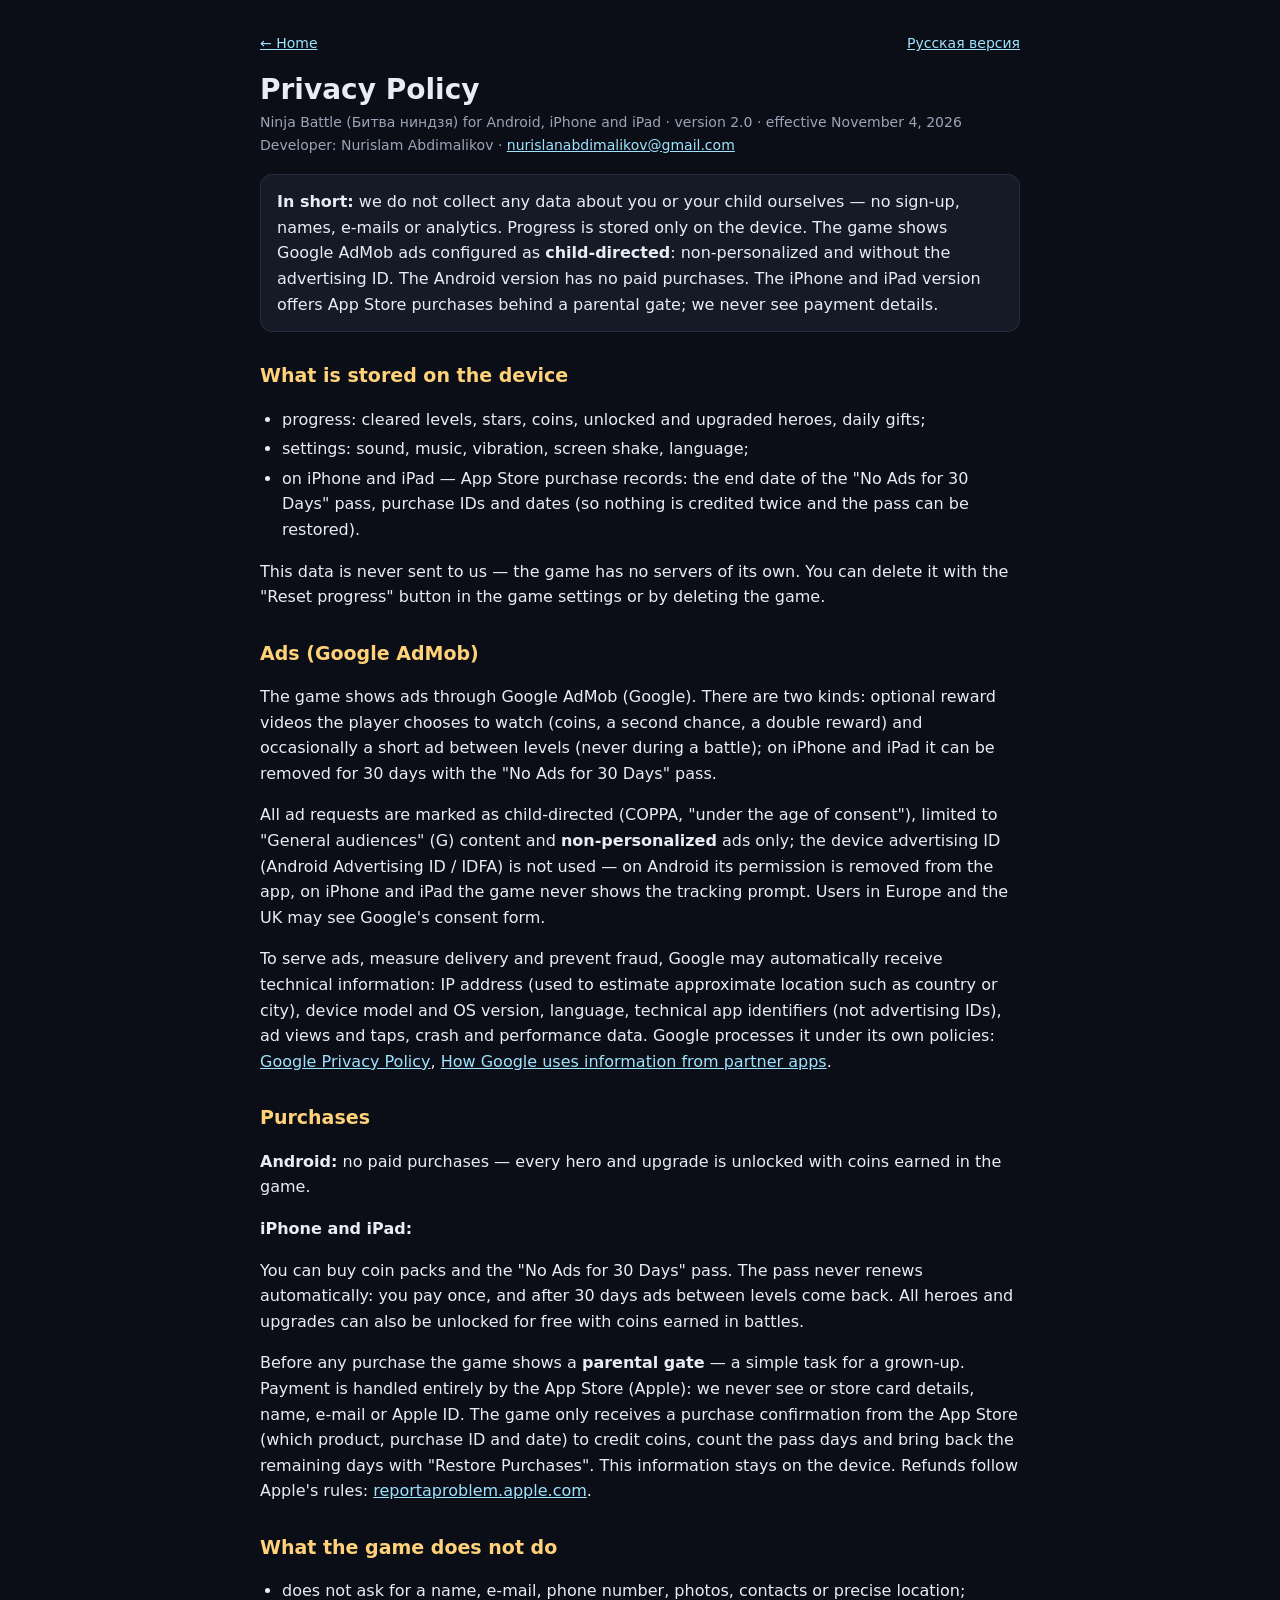
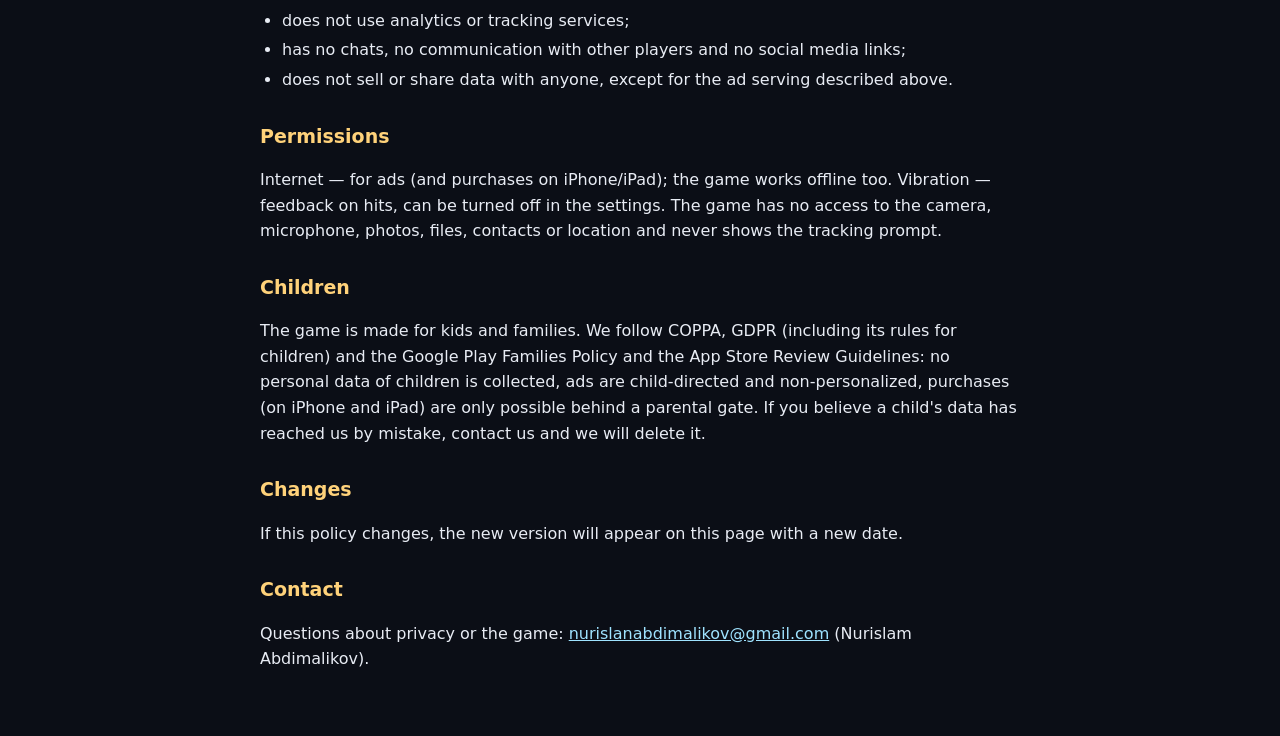
==== privacy-policy-en.html @ 45d9c553 "Сайт игры «Битва ниндзя»: политика конфиденциальности, поддержка, app-ads.txt" ====
<!doctype html>
<html lang="en"><head><meta charset="utf-8"><meta name="viewport" content="width=device-width,initial-scale=1">
<title>Privacy Policy — Ninja Battle</title><style>body{margin:0;background:#0b0e16;color:#e8ecf4;font:16px/1.6 system-ui,-apple-system,'Segoe UI',Roboto,Arial,sans-serif}
main{max-width:760px;margin:0 auto;padding:32px 20px 48px}h1{font-size:28px;line-height:1.25;margin:0 0 4px}h2{font-size:19px;margin:28px 0 6px;color:#ffd27a}
.muted{color:#9aa4b8;font-size:14px}.box{background:#151a26;border:1px solid #262e40;border-radius:12px;padding:14px 16px;margin:18px 0}
a{color:#9fe3ff}ul{padding-left:22px}li{margin:4px 0}.top{display:flex;justify-content:space-between;gap:12px;font-size:14px;margin-bottom:18px}</style></head>
<body><main><div class="top"><a href="index.html?lang=en">← Home</a><a href="privacy-policy-ru.html">Русская версия</a></div>
<h1>Privacy Policy</h1><div class="muted">Ninja Battle (Битва ниндзя) for Android, iPhone and iPad · version 2.0 · effective November 4, 2026<br>Developer: Nurislam Abdimalikov · <a href="mailto:nurislanabdimalikov@gmail.com">nurislanabdimalikov@gmail.com</a></div>
<div class="box"><b>In short:</b> we do not collect any data about you or your child ourselves — no sign-up, names, e-mails or analytics. Progress is stored only on the device. The game shows Google AdMob ads configured as <b>child-directed</b>: non-personalized and without the advertising ID. The Android version has no paid purchases. The iPhone and iPad version offers App Store purchases behind a parental gate; we never see payment details.</div>
<h2>What is stored on the device</h2><ul><li>progress: cleared levels, stars, coins, unlocked and upgraded heroes, daily gifts;</li><li>settings: sound, music, vibration, screen shake, language;</li><li>on iPhone and iPad — App Store purchase records: the end date of the "No Ads for 30 Days" pass, purchase IDs and dates (so nothing is credited twice and the pass can be restored).</li></ul><p>This data is never sent to us — the game has no servers of its own. You can delete it with the "Reset progress" button in the game settings or by deleting the game.</p>
<h2>Ads (Google AdMob)</h2><p>The game shows ads through Google AdMob (Google). There are two kinds: optional reward videos the player chooses to watch (coins, a second chance, a double reward) and occasionally a short ad between levels (never during a battle); on iPhone and iPad it can be removed for 30 days with the "No Ads for 30 Days" pass.</p><p>All ad requests are marked as child-directed (COPPA, "under the age of consent"), limited to "General audiences" (G) content and <b>non-personalized</b> ads only; the device advertising ID (Android Advertising ID / IDFA) is not used — on Android its permission is removed from the app, on iPhone and iPad the game never shows the tracking prompt. Users in Europe and the UK may see Google's consent form.</p><p>To serve ads, measure delivery and prevent fraud, Google may automatically receive technical information: IP address (used to estimate approximate location such as country or city), device model and OS version, language, technical app identifiers (not advertising IDs), ad views and taps, crash and performance data. Google processes it under its own policies: <a href="https://policies.google.com/privacy?hl=en">Google Privacy Policy</a>, <a href="https://policies.google.com/technologies/partner-sites?hl=en">How Google uses information from partner apps</a>.</p>
<h2>Purchases</h2><p><b>Android:</b> no paid purchases — every hero and upgrade is unlocked with coins earned in the game.</p><p><b>iPhone and iPad:</b></p><p>You can buy coin packs and the "No Ads for 30 Days" pass. The pass never renews automatically: you pay once, and after 30 days ads between levels come back. All heroes and upgrades can also be unlocked for free with coins earned in battles.</p><p>Before any purchase the game shows a <b>parental gate</b> — a simple task for a grown-up. Payment is handled entirely by the App Store (Apple): we never see or store card details, name, e-mail or Apple ID. The game only receives a purchase confirmation from the App Store (which product, purchase ID and date) to credit coins, count the pass days and bring back the remaining days with "Restore Purchases". This information stays on the device. Refunds follow Apple's rules: <a href="https://reportaproblem.apple.com">reportaproblem.apple.com</a>.</p>
<h2>What the game does not do</h2><ul><li>does not ask for a name, e-mail, phone number, photos, contacts or precise location;</li><li>does not use analytics or tracking services;</li><li>has no chats, no communication with other players and no social media links;</li><li>does not sell or share data with anyone, except for the ad serving described above.</li></ul>
<h2>Permissions</h2><p>Internet — for ads (and purchases on iPhone/iPad); the game works offline too. Vibration — feedback on hits, can be turned off in the settings. The game has no access to the camera, microphone, photos, files, contacts or location and never shows the tracking prompt.</p>
<h2>Children</h2><p>The game is made for kids and families. We follow COPPA, GDPR (including its rules for children) and the Google Play Families Policy and the App Store Review Guidelines: no personal data of children is collected, ads are child-directed and non-personalized, purchases (on iPhone and iPad) are only possible behind a parental gate. If you believe a child's data has reached us by mistake, contact us and we will delete it.</p>
<h2>Changes</h2><p>If this policy changes, the new version will appear on this page with a new date.</p>
<h2>Contact</h2><p>Questions about privacy or the game: <a href="mailto:nurislanabdimalikov@gmail.com">nurislanabdimalikov@gmail.com</a> (Nurislam Abdimalikov).</p>
</main></body></html>
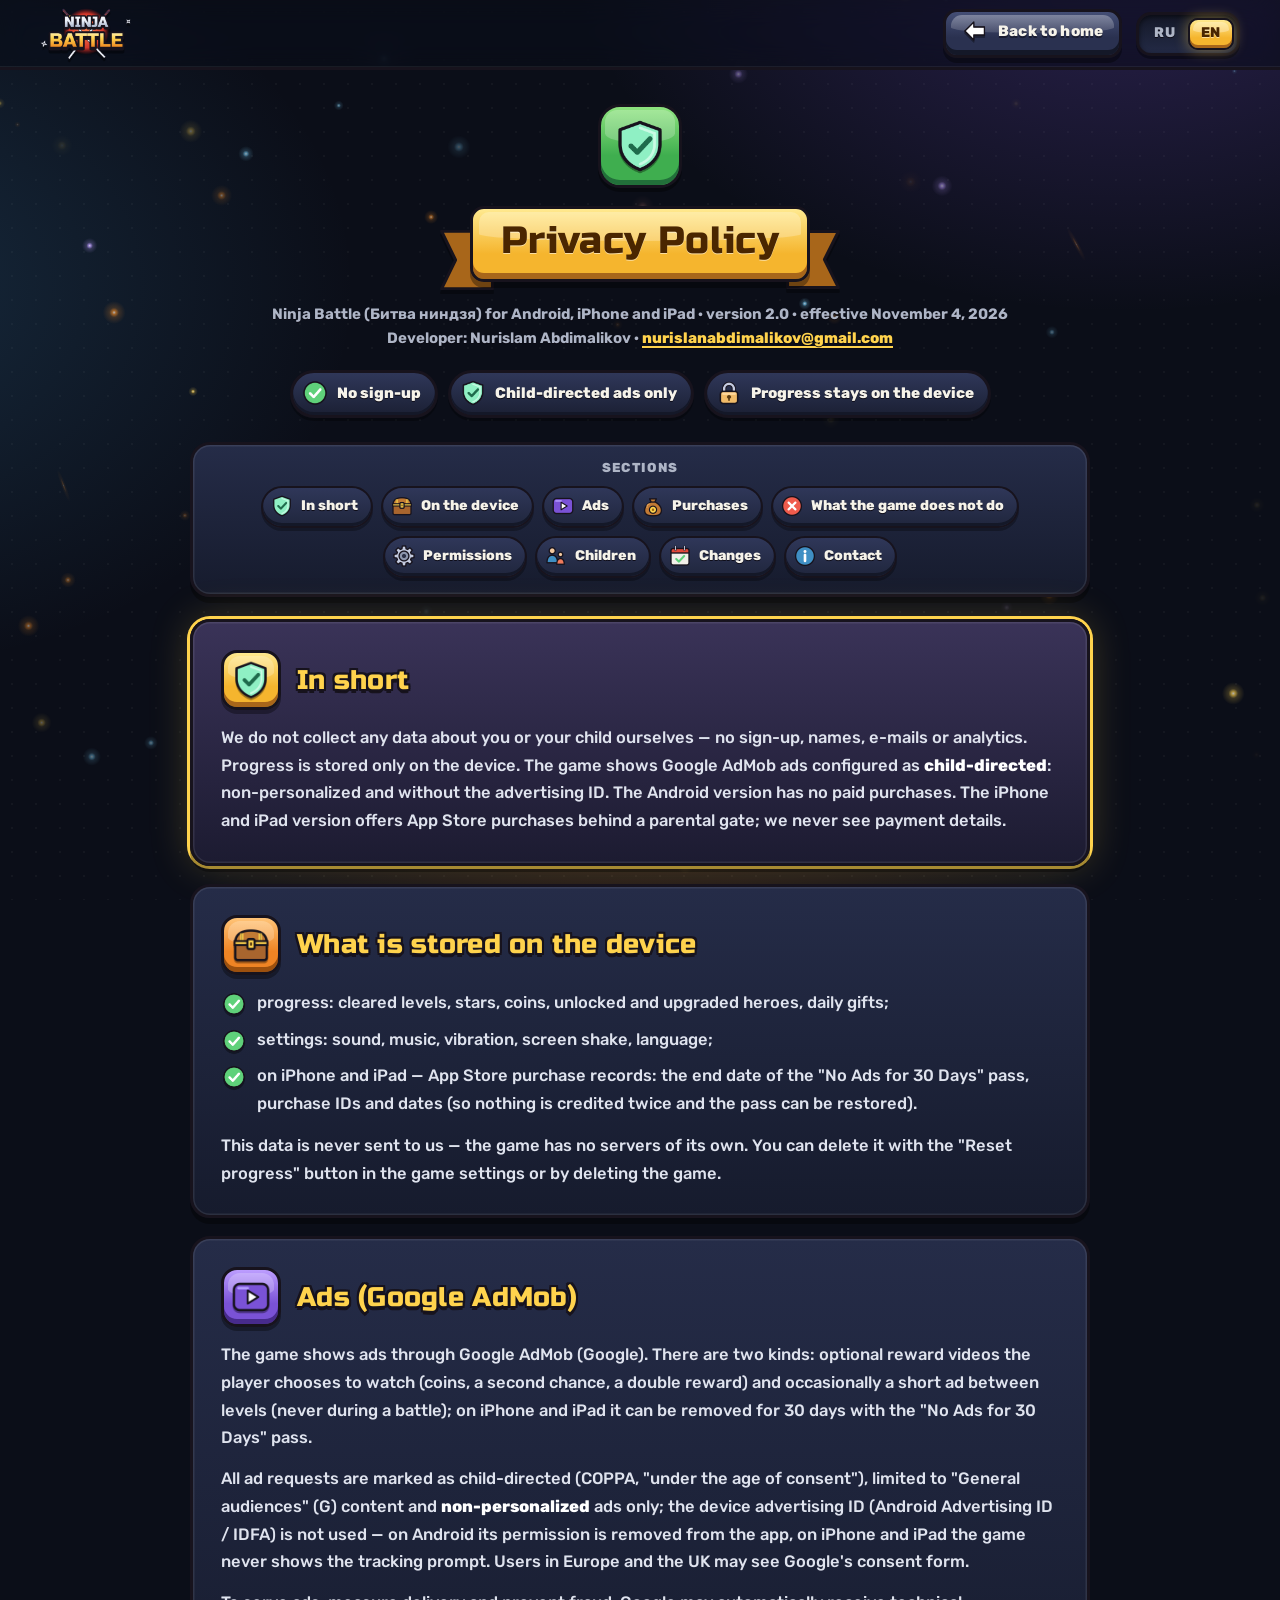
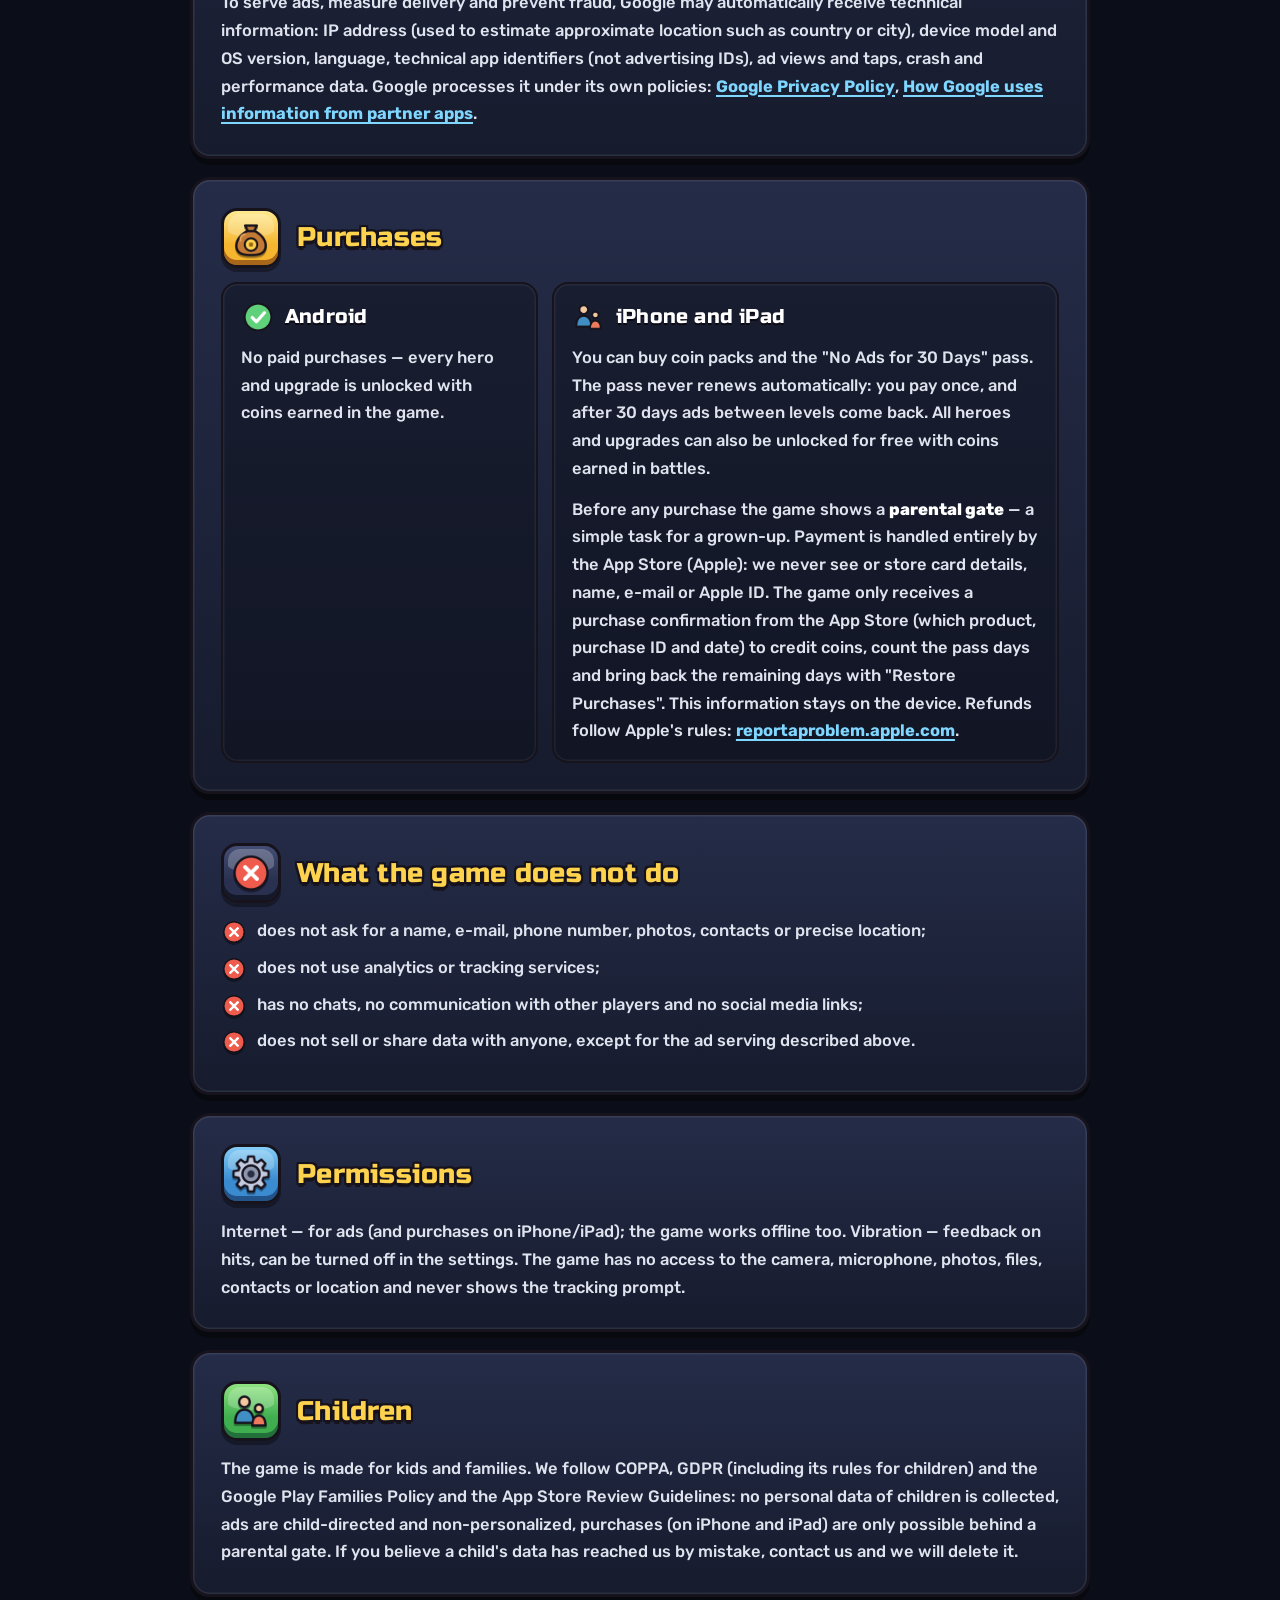
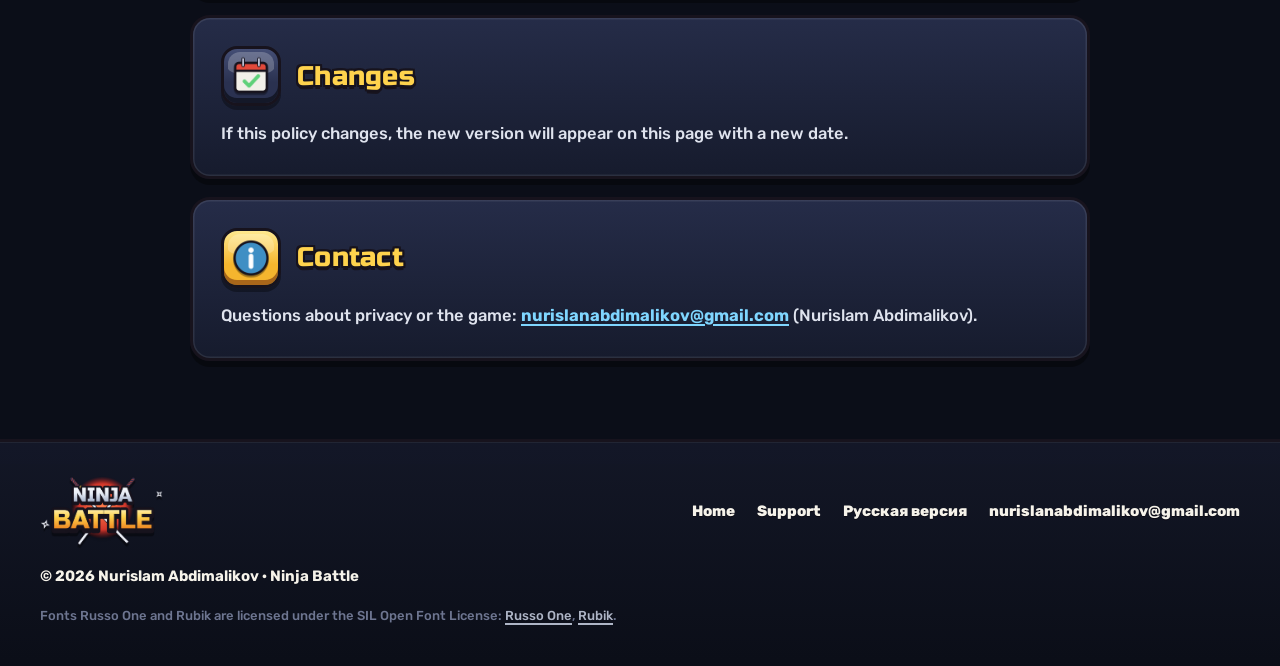
==== commit e7518f08: "Новый дизайн сайта в стиле игры Графика из игры (герои, боссы, миры, значки, логотип), новые разделы" ====
--- a/privacy-policy-en.html
+++ b/privacy-policy-en.html
@@ -1,18 +1,69 @@
 <!doctype html>
-<html lang="en"><head><meta charset="utf-8"><meta name="viewport" content="width=device-width,initial-scale=1">
-<title>Privacy Policy — Ninja Battle</title><style>body{margin:0;background:#0b0e16;color:#e8ecf4;font:16px/1.6 system-ui,-apple-system,'Segoe UI',Roboto,Arial,sans-serif}
-main{max-width:760px;margin:0 auto;padding:32px 20px 48px}h1{font-size:28px;line-height:1.25;margin:0 0 4px}h2{font-size:19px;margin:28px 0 6px;color:#ffd27a}
-.muted{color:#9aa4b8;font-size:14px}.box{background:#151a26;border:1px solid #262e40;border-radius:12px;padding:14px 16px;margin:18px 0}
-a{color:#9fe3ff}ul{padding-left:22px}li{margin:4px 0}.top{display:flex;justify-content:space-between;gap:12px;font-size:14px;margin-bottom:18px}</style></head>
-<body><main><div class="top"><a href="index.html?lang=en">← Home</a><a href="privacy-policy-ru.html">Русская версия</a></div>
-<h1>Privacy Policy</h1><div class="muted">Ninja Battle (Битва ниндзя) for Android, iPhone and iPad · version 2.0 · effective November 4, 2026<br>Developer: Nurislam Abdimalikov · <a href="mailto:nurislanabdimalikov@gmail.com">nurislanabdimalikov@gmail.com</a></div>
-<div class="box"><b>In short:</b> we do not collect any data about you or your child ourselves — no sign-up, names, e-mails or analytics. Progress is stored only on the device. The game shows Google AdMob ads configured as <b>child-directed</b>: non-personalized and without the advertising ID. The Android version has no paid purchases. The iPhone and iPad version offers App Store purchases behind a parental gate; we never see payment details.</div>
-<h2>What is stored on the device</h2><ul><li>progress: cleared levels, stars, coins, unlocked and upgraded heroes, daily gifts;</li><li>settings: sound, music, vibration, screen shake, language;</li><li>on iPhone and iPad — App Store purchase records: the end date of the "No Ads for 30 Days" pass, purchase IDs and dates (so nothing is credited twice and the pass can be restored).</li></ul><p>This data is never sent to us — the game has no servers of its own. You can delete it with the "Reset progress" button in the game settings or by deleting the game.</p>
-<h2>Ads (Google AdMob)</h2><p>The game shows ads through Google AdMob (Google). There are two kinds: optional reward videos the player chooses to watch (coins, a second chance, a double reward) and occasionally a short ad between levels (never during a battle); on iPhone and iPad it can be removed for 30 days with the "No Ads for 30 Days" pass.</p><p>All ad requests are marked as child-directed (COPPA, "under the age of consent"), limited to "General audiences" (G) content and <b>non-personalized</b> ads only; the device advertising ID (Android Advertising ID / IDFA) is not used — on Android its permission is removed from the app, on iPhone and iPad the game never shows the tracking prompt. Users in Europe and the UK may see Google's consent form.</p><p>To serve ads, measure delivery and prevent fraud, Google may automatically receive technical information: IP address (used to estimate approximate location such as country or city), device model and OS version, language, technical app identifiers (not advertising IDs), ad views and taps, crash and performance data. Google processes it under its own policies: <a href="https://policies.google.com/privacy?hl=en">Google Privacy Policy</a>, <a href="https://policies.google.com/technologies/partner-sites?hl=en">How Google uses information from partner apps</a>.</p>
-<h2>Purchases</h2><p><b>Android:</b> no paid purchases — every hero and upgrade is unlocked with coins earned in the game.</p><p><b>iPhone and iPad:</b></p><p>You can buy coin packs and the "No Ads for 30 Days" pass. The pass never renews automatically: you pay once, and after 30 days ads between levels come back. All heroes and upgrades can also be unlocked for free with coins earned in battles.</p><p>Before any purchase the game shows a <b>parental gate</b> — a simple task for a grown-up. Payment is handled entirely by the App Store (Apple): we never see or store card details, name, e-mail or Apple ID. The game only receives a purchase confirmation from the App Store (which product, purchase ID and date) to credit coins, count the pass days and bring back the remaining days with "Restore Purchases". This information stays on the device. Refunds follow Apple's rules: <a href="https://reportaproblem.apple.com">reportaproblem.apple.com</a>.</p>
-<h2>What the game does not do</h2><ul><li>does not ask for a name, e-mail, phone number, photos, contacts or precise location;</li><li>does not use analytics or tracking services;</li><li>has no chats, no communication with other players and no social media links;</li><li>does not sell or share data with anyone, except for the ad serving described above.</li></ul>
-<h2>Permissions</h2><p>Internet — for ads (and purchases on iPhone/iPad); the game works offline too. Vibration — feedback on hits, can be turned off in the settings. The game has no access to the camera, microphone, photos, files, contacts or location and never shows the tracking prompt.</p>
-<h2>Children</h2><p>The game is made for kids and families. We follow COPPA, GDPR (including its rules for children) and the Google Play Families Policy and the App Store Review Guidelines: no personal data of children is collected, ads are child-directed and non-personalized, purchases (on iPhone and iPad) are only possible behind a parental gate. If you believe a child's data has reached us by mistake, contact us and we will delete it.</p>
-<h2>Changes</h2><p>If this policy changes, the new version will appear on this page with a new date.</p>
-<h2>Contact</h2><p>Questions about privacy or the game: <a href="mailto:nurislanabdimalikov@gmail.com">nurislanabdimalikov@gmail.com</a> (Nurislam Abdimalikov).</p>
-</main></body></html>
+<html lang="en">
+<head>
+<meta charset="utf-8">
+<meta name="viewport" content="width=device-width,initial-scale=1,viewport-fit=cover">
+<title>Privacy Policy — Ninja Battle</title>
+<meta name="description" content="Privacy Policy of Ninja Battle (Битва ниндзя) for Android, iPhone and iPad: what is stored on the device, child-directed Google AdMob ads, purchases and contact.">
+<link rel="canonical" href="https://nurislam-abdimalikov.github.io/privacy-policy-en.html">
+<link rel="alternate" hreflang="en" href="https://nurislam-abdimalikov.github.io/privacy-policy-en.html">
+<link rel="alternate" hreflang="ru" href="https://nurislam-abdimalikov.github.io/privacy-policy-ru.html">
+<meta property="og:type" content="article">
+<meta property="og:title" content="Privacy Policy — Ninja Battle">
+<meta property="og:description" content="Privacy Policy of Ninja Battle (Битва ниндзя) for Android, iPhone and iPad: what is stored on the device, child-directed Google AdMob ads, purchases and contact.">
+<meta property="og:url" content="https://nurislam-abdimalikov.github.io/privacy-policy-en.html">
+<meta property="og:image" content="https://nurislam-abdimalikov.github.io/assets/feature-en.jpg">
+<meta property="og:locale" content="en_US">
+<meta name="theme-color" content="#0b0e18">
+<link rel="icon" type="image/png" href="favicon.png">
+<link rel="apple-touch-icon" href="assets/apple-touch-icon.png">
+<link rel="preload" href="assets/fonts/RussoOne-Regular.ttf" as="font" type="font/ttf" crossorigin>
+<link rel="stylesheet" href="assets/site.css">
+</head>
+<body class="pp">
+<svg class="svg-defs" aria-hidden="true" focusable="false">
+ <defs>
+  <linearGradient id="gTile" x1="0" y1="0" x2="0" y2="1"><stop offset="0" stop-color="#ffffff"/><stop offset="1" stop-color="#dfe6f2"/></linearGradient>
+  <linearGradient id="gPlay" x1="0" y1="0" x2="1" y2="1"><stop offset="0" stop-color="#8ee37f"/><stop offset=".55" stop-color="#3fae4f"/><stop offset="1" stop-color="#1f8fb8"/></linearGradient>
+  <symbol id="i-gp" viewBox="0 0 48 48">
+   <rect x="1.5" y="1.5" width="45" height="45" rx="12" fill="url(#gTile)" stroke="#17131d" stroke-width="3"/>
+   <path d="M17 11.6v24.8c0 1.3 1.4 2.1 2.5 1.4l20.4-12.4c1.1-.7 1.1-2.2 0-2.9L19.5 10.2c-1.1-.7-2.5.1-2.5 1.4z" fill="url(#gPlay)" stroke="#17131d" stroke-width="2.8" stroke-linejoin="round"/>
+   <path d="M20.6 15.8l12.6 7.6" stroke="#fff" stroke-opacity=".6" stroke-width="2.6" stroke-linecap="round"/>
+  </symbol>
+  <symbol id="i-as" viewBox="0 0 48 48">
+   <rect x="1.5" y="1.5" width="45" height="45" rx="12" fill="url(#gTile)" stroke="#17131d" stroke-width="3"/>
+   <g fill="none" stroke-linecap="round"><path d="M15.5 35.5 25.5 13" stroke="#2f7fd0" stroke-width="4.4"/><path d="M27.6 24.2 32.5 35.5" stroke="#2f7fd0" stroke-width="4.4"/><path d="M12 29.5h24" stroke="#3a8bd0" stroke-width="4.4"/></g>
+  </symbol>
+ </defs>
+</svg>
+<canvas id="fx" aria-hidden="true"></canvas>
+<header class="hdr">
+ <div class="wrap">
+  <a class="brand" href="index.html?lang=en" aria-label="Ninja Battle — home"><img src="assets/img/logo-en.png" width="1190" height="678" alt=""></a>
+  <a class="btn t-dark btn-sm back" href="index.html?lang=en" aria-label="Back to home"><img src="assets/icons/back.png" width="26" height="26" alt=""><span>Back to home</span></a>
+  <nav class="lang" data-active="en" aria-label="Language"><i class="knob" aria-hidden="true"></i><a href="privacy-policy-ru.html" lang="ru" hreflang="ru" >RU</a><a href="privacy-policy-en.html" lang="en" hreflang="en" aria-current="page">EN</a></nav>
+ </div>
+</header>
+
+<main id="main" class="pp-main">
+ <header class="pp-head rv">
+  <span class="tile t-green"><img src="assets/icons/shield.png" width="58" height="58" alt=""></span>
+  <h1 class="ribbon"><span>Privacy Policy</span></h1>
+  <p class="pp-meta">Ninja Battle (Битва ниндзя) for Android, iPhone and iPad · version 2.0 · effective November 4, 2026<br>Developer: Nurislam Abdimalikov · <a href="mailto:nurislanabdimalikov@gmail.com">nurislanabdimalikov@gmail.com</a></p>
+  <ul class="chips"><li class="pill"><img src="assets/icons/check.png" width="28" height="28" alt="">No sign-up</li><li class="pill"><img src="assets/icons/shield.png" width="28" height="28" alt="">Child-directed ads only</li><li class="pill"><img src="assets/icons/lock.png" width="28" height="28" alt="">Progress stays on the device</li></ul>
+ </header>
+ <nav class="toc panel rv" aria-labelledby="toc-h"><h2 id="toc-h">Sections</h2><ul><li><a href="#short"><img src="assets/icons/shield.png" width="24" height="24" alt=""><span>In short</span></a></li><li><a href="#storage"><img src="assets/icons/chest.png" width="24" height="24" alt=""><span>On the device</span></a></li><li><a href="#ads"><img src="assets/icons/ad.png" width="24" height="24" alt=""><span>Ads</span></a></li><li><a href="#purchases"><img src="assets/icons/shop.png" width="24" height="24" alt=""><span>Purchases</span></a></li><li><a href="#never"><img src="assets/icons/close.png" width="24" height="24" alt=""><span>What the game does not do</span></a></li><li><a href="#permissions"><img src="assets/icons/gear.png" width="24" height="24" alt=""><span>Permissions</span></a></li><li><a href="#children"><img src="assets/icons/parent.png" width="24" height="24" alt=""><span>Children</span></a></li><li><a href="#changes"><img src="assets/icons/calendar.png" width="24" height="24" alt=""><span>Changes</span></a></li><li><a href="#contact"><img src="assets/icons/info.png" width="24" height="24" alt=""><span>Contact</span></a></li></ul></nav>
+ <section class="pp-card pp-short panel rv" id="short" aria-labelledby="h-short"><header class="pp-h"><span class="tile t-gold"><img src="assets/icons/shield.png" width="42" height="42" alt=""></span><h2 id="h-short">In short</h2></header><div class="pp-body"><p>We do not collect any data about you or your child ourselves — no sign-up, names, e-mails or analytics. Progress is stored only on the device. The game shows Google AdMob ads configured as <b>child-directed</b>: non-personalized and without the advertising ID. The Android version has no paid purchases. The iPhone and iPad version offers App Store purchases behind a parental gate; we never see payment details.</p></div></section><section class="pp-card panel rv" id="storage" aria-labelledby="h-storage"><header class="pp-h"><span class="tile t-orange"><img src="assets/icons/chest.png" width="42" height="42" alt=""></span><h2 id="h-storage">What is stored on the device</h2></header><div class="pp-body"><ul class="ilist"><li>progress: cleared levels, stars, coins, unlocked and upgraded heroes, daily gifts;</li><li>settings: sound, music, vibration, screen shake, language;</li><li>on iPhone and iPad — App Store purchase records: the end date of the "No Ads for 30 Days" pass, purchase IDs and dates (so nothing is credited twice and the pass can be restored).</li></ul><p>This data is never sent to us — the game has no servers of its own. You can delete it with the "Reset progress" button in the game settings or by deleting the game.</p></div></section><section class="pp-card panel rv" id="ads" aria-labelledby="h-ads"><header class="pp-h"><span class="tile t-purple"><img src="assets/icons/ad.png" width="42" height="42" alt=""></span><h2 id="h-ads">Ads (Google AdMob)</h2></header><div class="pp-body"><p>The game shows ads through Google AdMob (Google). There are two kinds: optional reward videos the player chooses to watch (coins, a second chance, a double reward) and occasionally a short ad between levels (never during a battle); on iPhone and iPad it can be removed for 30 days with the "No Ads for 30 Days" pass.</p><p>All ad requests are marked as child-directed (COPPA, "under the age of consent"), limited to "General audiences" (G) content and <b>non-personalized</b> ads only; the device advertising ID (Android Advertising ID / IDFA) is not used — on Android its permission is removed from the app, on iPhone and iPad the game never shows the tracking prompt. Users in Europe and the UK may see Google's consent form.</p><p>To serve ads, measure delivery and prevent fraud, Google may automatically receive technical information: IP address (used to estimate approximate location such as country or city), device model and OS version, language, technical app identifiers (not advertising IDs), ad views and taps, crash and performance data. Google processes it under its own policies: <a href="https://policies.google.com/privacy?hl=en">Google Privacy Policy</a>, <a href="https://policies.google.com/technologies/partner-sites?hl=en">How Google uses information from partner apps</a>.</p></div></section><section class="pp-card panel rv" id="purchases" aria-labelledby="h-purchases"><header class="pp-h"><span class="tile t-gold"><img src="assets/icons/shop.png" width="42" height="42" alt=""></span><h2 id="h-purchases">Purchases</h2></header><div class="pp-body"><div class="sub2"><div class="subcard"><h3><img src="assets/icons/check.png" width="34" height="34" alt="">Android</h3><p>No paid purchases — every hero and upgrade is unlocked with coins earned in the game.</p></div><div class="subcard"><h3><img src="assets/icons/parent.png" width="34" height="34" alt="">iPhone and iPad</h3><p>You can buy coin packs and the "No Ads for 30 Days" pass. The pass never renews automatically: you pay once, and after 30 days ads between levels come back. All heroes and upgrades can also be unlocked for free with coins earned in battles.</p><p>Before any purchase the game shows a <b>parental gate</b> — a simple task for a grown-up. Payment is handled entirely by the App Store (Apple): we never see or store card details, name, e-mail or Apple ID. The game only receives a purchase confirmation from the App Store (which product, purchase ID and date) to credit coins, count the pass days and bring back the remaining days with "Restore Purchases". This information stays on the device. Refunds follow Apple's rules: <a href="https://reportaproblem.apple.com">reportaproblem.apple.com</a>.</p></div></div></div></section><section class="pp-card panel rv" id="never" aria-labelledby="h-never"><header class="pp-h"><span class="tile t-dark"><img src="assets/icons/close.png" width="42" height="42" alt=""></span><h2 id="h-never">What the game does not do</h2></header><div class="pp-body"><ul class="ilist no"><li>does not ask for a name, e-mail, phone number, photos, contacts or precise location;</li><li>does not use analytics or tracking services;</li><li>has no chats, no communication with other players and no social media links;</li><li>does not sell or share data with anyone, except for the ad serving described above.</li></ul></div></section><section class="pp-card panel rv" id="permissions" aria-labelledby="h-permissions"><header class="pp-h"><span class="tile t-blue"><img src="assets/icons/gear.png" width="42" height="42" alt=""></span><h2 id="h-permissions">Permissions</h2></header><div class="pp-body"><p>Internet — for ads (and purchases on iPhone/iPad); the game works offline too. Vibration — feedback on hits, can be turned off in the settings. The game has no access to the camera, microphone, photos, files, contacts or location and never shows the tracking prompt.</p></div></section><section class="pp-card panel rv" id="children" aria-labelledby="h-children"><header class="pp-h"><span class="tile t-green"><img src="assets/icons/parent.png" width="42" height="42" alt=""></span><h2 id="h-children">Children</h2></header><div class="pp-body"><p>The game is made for kids and families. We follow COPPA, GDPR (including its rules for children) and the Google Play Families Policy and the App Store Review Guidelines: no personal data of children is collected, ads are child-directed and non-personalized, purchases (on iPhone and iPad) are only possible behind a parental gate. If you believe a child's data has reached us by mistake, contact us and we will delete it.</p></div></section><section class="pp-card panel rv" id="changes" aria-labelledby="h-changes"><header class="pp-h"><span class="tile t-dark"><img src="assets/icons/calendar.png" width="42" height="42" alt=""></span><h2 id="h-changes">Changes</h2></header><div class="pp-body"><p>If this policy changes, the new version will appear on this page with a new date.</p></div></section><section class="pp-card panel rv" id="contact" aria-labelledby="h-contact"><header class="pp-h"><span class="tile t-gold"><img src="assets/icons/info.png" width="42" height="42" alt=""></span><h2 id="h-contact">Contact</h2></header><div class="pp-body"><p>Questions about privacy or the game: <a href="mailto:nurislanabdimalikov@gmail.com">nurislanabdimalikov@gmail.com</a> (Nurislam Abdimalikov).</p></div></section>
+</main>
+
+<footer class="ftr">
+ <div class="wrap">
+  <a href="index.html?lang=en" class="brand"><img class="flogo" src="assets/img/logo-en.png" width="1190" height="678" alt="Ninja Battle — home" loading="lazy"></a>
+  <nav aria-label="Links"><a href="index.html?lang=en">Home</a><a href="index.html?lang=en#support">Support</a><a href="privacy-policy-ru.html" lang="ru" hreflang="ru">Русская версия</a><a href="mailto:nurislanabdimalikov@gmail.com">nurislanabdimalikov@gmail.com</a></nav>
+  <p class="copy">© 2026 Nurislam Abdimalikov · Ninja Battle</p>
+  <p class="legal">Fonts Russo One and Rubik are licensed under the SIL Open Font License: <a href="assets/fonts/OFL-RussoOne.txt">Russo One</a>, <a href="assets/fonts/OFL-Rubik.txt">Rubik</a>.</p>
+ </div>
+</footer>
+<script src="assets/fx.js"></script>
+</body>
+</html>
--- a/assets/site.css
+++ b/assets/site.css
@@ -0,0 +1,483 @@
+/* =====================================================================
+   Битва ниндзя — общий стиль сайта (index.html и privacy-policy-*.html)
+   Как в игре: чернильный контур #17131d, глянец сверху, 3D-«губа» снизу,
+   золотое и неоновое свечение. Шрифты: Russo One (заголовки), Rubik (текст).
+   ===================================================================== */
+
+@font-face{font-family:"Russo One";src:url("fonts/RussoOne-Regular.ttf") format("truetype");font-weight:400;font-style:normal;font-display:swap}
+@font-face{font-family:"Rubik";src:url("fonts/Rubik-Medium.ttf") format("truetype");font-weight:500;font-style:normal;font-display:swap}
+@font-face{font-family:"Rubik";src:url("fonts/Rubik-Bold.ttf") format("truetype");font-weight:700;font-style:normal;font-display:swap}
+@font-face{font-family:"Rubik";src:url("fonts/Rubik-ExtraBold.ttf") format("truetype");font-weight:800;font-style:normal;font-display:swap}
+
+:root{
+  --ink:#17131d;
+  --bg:#0b0e18;--panel:#171c2e;--panel2:#20263d;--panel3:#2a3150;--line:#3b4462;
+  --text:#f6f3ea;--muted:#aeb5c6;--dim:#6d7590;
+  --gold:#ffd34d;--gold2:#f1bb68;--orange:#f08a24;--red:#e2493a;--green:#4cc46a;--blue:#3f8fc4;--purple:#7a52d6;--pink:#d76f9c;--ki:#7fd6ff;
+  --ts:0 2px 0 rgba(10,8,16,.85);
+  --ts1:0 1px 0 rgba(10,8,16,.85);
+  --outline:2px 2px 0 var(--ink),-2px 2px 0 var(--ink),2px -2px 0 var(--ink),-2px -2px 0 var(--ink),0 2px 0 var(--ink),0 -2px 0 var(--ink),2px 0 0 var(--ink),-2px 0 0 var(--ink);
+  --title:"Russo One","Rubik",system-ui,sans-serif;
+  --ui:"Rubik",system-ui,-apple-system,"Segoe UI",Roboto,Arial,sans-serif;
+  --hdr:70px;--wrap:1200px;--pad:20px;
+  --pop:cubic-bezier(.2,1.4,.4,1);
+  --tail:url("data:image/svg+xml,%3Csvg xmlns='http://www.w3.org/2000/svg' viewBox='0 0 52 60' preserveAspectRatio='none'%3E%3Cpath d='M1.5 1.5H50.5V58.5H1.5L15 30Z' fill='%23a8661a' stroke='%2317131d' stroke-width='3' stroke-linejoin='round' vector-effect='non-scaling-stroke'/%3E%3C/svg%3E");
+  color-scheme:dark;
+}
+@media (max-width:600px){:root{--pad:16px;--hdr:64px}}
+
+*,*::before,*::after{box-sizing:border-box}
+html{scroll-behavior:smooth;scroll-padding-top:calc(var(--hdr) + 14px);-webkit-text-size-adjust:100%;text-size-adjust:100%}
+html.lb-lock{overflow:hidden}
+html.i18n-wait body{visibility:hidden}
+body{margin:0;min-height:100vh;background:var(--bg);color:var(--text);font:500 17px/1.6 var(--ui);-webkit-font-smoothing:antialiased}
+body::before{content:"";position:fixed;inset:0;z-index:-3;pointer-events:none;background:
+  radial-gradient(900px 620px at 88% -8%,rgba(122,82,214,.30),transparent 62%),
+  radial-gradient(820px 620px at -12% 32%,rgba(63,143,196,.22),transparent 62%),
+  radial-gradient(760px 520px at 50% 112%,rgba(240,138,36,.18),transparent 62%),
+  radial-gradient(rgba(255,255,255,.035) 1px,transparent 1.6px) 0 0/24px 24px,
+  var(--bg)}
+#fx{position:fixed;inset:0;z-index:-2;width:100%;height:100%;pointer-events:none}
+
+h1,h2,h3,h4{margin:0;font-family:var(--title);font-weight:400;line-height:1.15;letter-spacing:.01em}
+p{margin:0 0 .8em}
+b,strong{font-weight:800}
+a{color:var(--ki);text-decoration-thickness:2px;text-underline-offset:3px}
+a:hover{color:#fff}
+img,svg{max-width:100%}
+img{height:auto}
+button{font:inherit}
+::selection{background:rgba(255,211,77,.35)}
+:focus-visible{outline:3px solid var(--gold);outline-offset:3px;border-radius:10px}
+.sr-only{position:absolute!important;width:1px;height:1px;padding:0;margin:-1px;overflow:hidden;clip:rect(0,0,0,0);white-space:nowrap;border:0}
+.skip{position:fixed;left:12px;top:-80px;z-index:300;padding:10px 16px;border:3px solid var(--ink);border-radius:12px;background:var(--gold);color:#4a2600;font-weight:800;text-decoration:none;transition:top .2s}
+.skip:focus{top:12px}
+.wrap{width:100%;max-width:calc(var(--wrap) + 2 * var(--pad));margin:0 auto;padding:0 var(--pad)}
+.svg-defs{position:absolute;width:0;height:0;overflow:hidden}
+
+/* ---------- Кнопки (как в игре) ---------- */
+.btn{
+  --top:#444e75;--base:#2a3150;--lip:#141828;--fg:#f6f3ea;--glow:rgba(127,214,255,.35);
+  position:relative;isolation:isolate;display:inline-flex;align-items:center;justify-content:center;gap:10px;
+  min-height:52px;padding:8px 22px 13px;border:3px solid var(--ink);border-radius:16px;
+  background:linear-gradient(180deg,var(--top) 0%,var(--base) 60%);
+  color:var(--fg);font:800 17px/1.1 var(--ui);letter-spacing:.01em;text-decoration:none;text-shadow:0 2px 0 rgba(10,8,16,.5);
+  box-shadow:inset 0 -5px 0 var(--lip),0 5px 0 rgba(0,0,0,.35);
+  cursor:pointer;user-select:none;-webkit-user-select:none;-webkit-tap-highlight-color:transparent;
+  transition:transform .16s ease,box-shadow .16s ease,filter .16s ease;
+}
+.btn::before{content:"";position:absolute;z-index:-1;left:5px;right:5px;top:3px;height:42%;border-radius:11px 11px 50% 50%/11px 11px 30% 30%;background:linear-gradient(180deg,rgba(255,255,255,.32),rgba(255,255,255,.12));pointer-events:none}
+.btn:hover{color:var(--fg);transform:translateY(-2px);filter:brightness(1.07) saturate(1.06);box-shadow:inset 0 -5px 0 var(--lip),0 7px 0 rgba(0,0,0,.35),0 0 24px 2px var(--glow)}
+.btn:active{transform:translateY(3px);box-shadow:inset 0 -2px 0 var(--lip),0 2px 0 rgba(0,0,0,.35),0 0 14px var(--glow);transition-duration:.06s}
+.btn img{width:30px;height:30px;flex:none;filter:drop-shadow(0 2px 0 rgba(0,0,0,.35))}
+.btn-sm{min-height:46px;padding:6px 16px 11px;border-radius:14px;font-size:15px}
+.btn-sm img{width:26px;height:26px}
+.btn-sq{width:52px;min-height:52px;padding:0 0 5px}
+
+/* ---------- Плашки ---------- */
+.panel{position:relative;background:linear-gradient(180deg,#252c48,#161b2d);border:3px solid var(--ink);border-radius:20px;box-shadow:0 6px 0 rgba(0,0,0,.35)}
+.panel::after{content:"";position:absolute;inset:0;border-radius:17px;box-shadow:inset 0 0 0 1.5px rgba(255,255,255,.09);pointer-events:none}
+
+/* Квадратная плитка с иконкой (цвет берёт из тона родителя или своего класса t-*) */
+.tile{position:relative;isolation:isolate;display:grid;place-items:center;flex:none;width:68px;height:68px;border:3px solid var(--ink);border-radius:18px;background:linear-gradient(180deg,var(--top,#86cdf6),var(--base,#3a8bd0) 62%);box-shadow:inset 0 -5px 0 var(--lip,#22548a),0 4px 0 rgba(0,0,0,.35)}
+.tile::before{content:"";position:absolute;z-index:-1;left:4px;right:4px;top:3px;height:42%;border-radius:12px 12px 50% 50%/12px 12px 30% 30%;background:rgba(255,255,255,.22)}
+.tile img{width:46px;height:46px;filter:drop-shadow(0 2px 0 rgba(0,0,0,.35))}
+
+/* Тона из игры */
+.t-green{--top:#8ee37f;--base:#3fae4f;--lip:#22703a;--fg:#fff;--glow:rgba(142,227,127,.55)}
+.t-gold{--top:#ffe98f;--base:#f5b52e;--lip:#a8661a;--fg:#4a2600;--glow:rgba(255,211,77,.6)}
+.t-red{--top:#ff9a84;--base:#df4636;--lip:#93271e;--fg:#fff;--glow:rgba(255,120,100,.55)}
+.t-blue{--top:#86cdf6;--base:#3a8bd0;--lip:#22548a;--fg:#fff;--glow:rgba(127,214,255,.55)}
+.t-purple{--top:#bc9dff;--base:#7a52d6;--lip:#472b8c;--fg:#fff;--glow:rgba(188,157,255,.55)}
+.t-dark{--top:#444e75;--base:#2a3150;--lip:#141828;--fg:#f6f3ea;--glow:rgba(127,214,255,.35)}
+.t-orange{--top:#ffc477;--base:#ef8424;--lip:#9c500e;--fg:#fff;--glow:rgba(255,196,119,.55)}
+.btn.t-gold{text-shadow:0 1px 0 rgba(255,255,255,.5)}
+
+/* ---------- Лента-заголовок ---------- */
+.ribbon{position:relative;isolation:isolate;display:inline-block;max-width:100%;margin:0;padding:0 30px;color:#4a2600;font:400 clamp(23px,3.6vw,40px)/1.08 var(--title);text-align:center}
+.ribbon>span{position:relative;z-index:1;display:block;padding:12px 28px 17px;background:linear-gradient(180deg,#ffe98f 0%,#f5b52e 64%);border:3px solid var(--ink);border-radius:14px;box-shadow:inset 0 -6px 0 #a8661a,0 6px 0 rgba(0,0,0,.35);text-shadow:0 1px 0 rgba(255,255,255,.55)}
+.ribbon>span::before{content:"";position:absolute;z-index:-1;left:6px;right:6px;top:3px;height:42%;border-radius:10px 10px 50% 50%/10px 10px 24% 24%;background:rgba(255,255,255,.24)}
+.ribbon::before,.ribbon::after{content:"";position:absolute;z-index:0;top:32%;width:54px;height:78%;background:var(--tail) no-repeat center/100% 100%;filter:drop-shadow(0 4px 0 rgba(0,0,0,.3))}
+.ribbon::before{left:0}
+.ribbon::after{right:0;transform:scaleX(-1)}
+@media (max-width:600px){.ribbon{padding:0 22px;font-size:clamp(19px,5.4vw,23px)}.ribbon>span{padding:10px 16px 15px}.ribbon::before,.ribbon::after{width:40px}}
+
+.sec{position:relative;padding:clamp(46px,6.5vw,84px) 0}
+.sec-head{max-width:780px;margin:0 auto clamp(28px,4vw,46px);text-align:center}
+.sec-sub{margin:20px auto 0;color:var(--muted);font-weight:700;font-size:clamp(16px,1.7vw,19px);text-shadow:var(--ts)}
+
+/* Пилюля-чип */
+.pill{display:inline-flex;align-items:center;gap:8px;padding:6px 14px 8px 8px;border:3px solid var(--ink);border-radius:999px;background:linear-gradient(180deg,#2f3759,#1b2034);box-shadow:inset 0 -3px 0 #141828,0 3px 0 rgba(0,0,0,.3);color:var(--text);font:800 15px/1.1 var(--ui);text-shadow:var(--ts1)}
+.pill img{width:28px;height:28px;flex:none}
+
+/* ---------- Шапка ---------- */
+.hdr{position:sticky;top:0;z-index:50;height:var(--hdr);background:rgba(11,14,24,.62);-webkit-backdrop-filter:blur(14px) saturate(1.4);backdrop-filter:blur(14px) saturate(1.4);border-bottom:3px solid var(--ink);box-shadow:inset 0 -1px 0 rgba(255,255,255,.06);transition:background .25s,box-shadow .25s}
+.hdr.scrolled{background:rgba(11,14,24,.86);box-shadow:inset 0 -1px 0 rgba(255,255,255,.06),0 10px 28px rgba(0,0,0,.4)}
+.hdr>.wrap{display:flex;align-items:center;gap:14px;height:100%}
+.brand{display:flex;align-items:center;flex:none;border-radius:12px;transition:transform .25s var(--pop)}
+.brand:hover{transform:scale(1.05) rotate(-2deg)}
+.brand img{display:block;width:auto;height:52px;filter:drop-shadow(0 3px 0 rgba(0,0,0,.4))}
+.nav{display:flex;gap:2px;margin-left:auto}
+.nav a{position:relative;padding:10px 13px;border-radius:12px;color:var(--text);font:800 14.5px/1 var(--ui);letter-spacing:.05em;text-transform:uppercase;text-decoration:none;text-shadow:var(--ts);transition:color .2s}
+.nav a::after{content:"";position:absolute;left:13px;right:13px;bottom:3px;height:3px;border-radius:3px;background:var(--gold);box-shadow:0 0 10px var(--gold);transform:scaleX(0);transition:transform .25s var(--pop)}
+.nav a:hover,.nav a.on{color:var(--gold)}
+.nav a:hover::after,.nav a.on::after{transform:scaleX(1)}
+
+/* Переключатель RU / EN */
+.lang{position:relative;display:inline-grid;grid-template-columns:1fr 1fr;flex:none;padding:3px;border:3px solid var(--ink);border-radius:15px;background:linear-gradient(180deg,#141828,#232a45);box-shadow:inset 0 2px 5px rgba(0,0,0,.55),0 3px 0 rgba(0,0,0,.35)}
+.lang .knob{position:absolute;top:3px;bottom:3px;left:3px;width:calc(50% - 3px);border:2.5px solid var(--ink);border-radius:10px;background:linear-gradient(180deg,#ffe98f,#f5b52e 64%);box-shadow:inset 0 -3px 0 #a8661a,0 0 14px rgba(255,211,77,.45);transition:transform .32s var(--pop)}
+.lang .knob::before{content:"";position:absolute;left:3px;right:3px;top:2px;height:40%;border-radius:7px 7px 50% 50%/7px 7px 30% 30%;background:rgba(255,255,255,.3)}
+.lang[data-active="en"] .knob{transform:translateX(100%)}
+.lang button,.lang a{position:relative;z-index:1;display:block;min-width:46px;padding:8px 10px 10px;border:0;background:none;color:var(--muted);font:800 14px/1 var(--ui);letter-spacing:.06em;text-align:center;text-decoration:none;text-shadow:var(--ts1);cursor:pointer;transition:color .2s}
+.lang button:hover,.lang a:hover{color:#fff}
+.lang [aria-pressed="true"],.lang [aria-current="page"]{color:#4a2600;text-shadow:0 1px 0 rgba(255,255,255,.5)}
+
+.btn.burger{display:none;flex-direction:column;gap:5px;width:50px;min-height:50px;padding:0 0 5px}
+.burger i{display:block;width:22px;height:3px;border-radius:3px;background:#fff;box-shadow:0 1px 0 rgba(0,0,0,.5);transition:transform .3s var(--pop),opacity .2s}
+.nav-open .burger i:nth-child(1){transform:translateY(8px) rotate(45deg)}
+.nav-open .burger i:nth-child(2){opacity:0}
+.nav-open .burger i:nth-child(3){transform:translateY(-8px) rotate(-45deg)}
+
+@media (max-width:999px){
+  .hdr .nav{position:absolute;top:calc(100% + 10px);left:var(--pad);right:var(--pad);flex-direction:column;gap:6px;margin:0;padding:12px;background:linear-gradient(180deg,#252c48,#161b2d);border:3px solid var(--ink);border-radius:20px;box-shadow:0 10px 0 rgba(0,0,0,.35),0 30px 60px rgba(0,0,0,.55);opacity:0;visibility:hidden;transform:translateY(-10px) scale(.98);transform-origin:top center;transition:opacity .2s,transform .25s var(--pop),visibility 0s .25s}
+  .nav-open .hdr .nav{opacity:1;visibility:visible;transform:none;transition:opacity .2s,transform .25s var(--pop)}
+  .hdr .nav a{padding:15px 16px;border-radius:14px;background:rgba(255,255,255,.045);font-size:16px}
+  .hdr .nav a::after{display:none}
+  .hdr .nav a:hover,.hdr .nav a.on{background:rgba(255,211,77,.12)}
+  .btn.burger{display:inline-flex}
+  .hdr .lang{margin-left:auto}
+}
+@media (max-width:600px){.brand img{height:44px}.hdr>.wrap{gap:10px}}
+
+/* ---------- Первый экран ---------- */
+.hero{position:relative;isolation:isolate;overflow:hidden;padding:30px 0 56px}
+.hero-bg{position:absolute;inset:0;z-index:-1;background:
+  linear-gradient(180deg,rgba(11,14,24,.30) 0%,rgba(11,14,24,.70) 58%,var(--bg) 100%),
+  radial-gradient(70% 60% at 28% 30%,rgba(122,82,214,.35),transparent 70%),
+  url("worlds/world2.jpg") center 30%/cover no-repeat}
+.hero-grid{display:grid;grid-template-columns:minmax(0,1fr) minmax(0,1.12fr);grid-template-areas:"logo stage" "text stage" "cta stage";column-gap:clamp(24px,4vw,56px);align-items:center}
+.h-logo{grid-area:logo;position:relative;align-self:end;isolation:isolate}
+.h-text{grid-area:text}
+.h-stage{grid-area:stage;position:relative;isolation:isolate;padding:34px 0 40px}
+.h-cta{grid-area:cta;align-self:start}
+.h-logo h1{margin:0}
+.logo{display:block;width:min(100%,520px);filter:drop-shadow(0 8px 0 rgba(0,0,0,.35)) drop-shadow(0 0 34px rgba(255,211,77,.22));animation:logoIn .9s var(--pop) both}
+.h-logo .rays{width:120%;left:42%;top:52%}
+.rays{position:absolute;z-index:-1;left:50%;top:50%;width:150%;aspect-ratio:1;translate:-50% -50%;pointer-events:none;background:repeating-conic-gradient(from 0deg,rgba(255,211,77,.13) 0deg 9deg,transparent 9deg 22.5deg);-webkit-mask:radial-gradient(closest-side,#000 18%,transparent 72%);mask:radial-gradient(closest-side,#000 18%,transparent 72%);animation:spin 70s linear infinite}
+.eyebrow{display:inline-flex;align-items:center;gap:10px;margin:8px 0 14px;padding:6px 14px 7px 8px;border:2.5px solid var(--ink);border-radius:999px;background:rgba(20,24,40,.78);box-shadow:inset 0 0 0 1.5px rgba(255,255,255,.08),0 3px 0 rgba(0,0,0,.3);color:#e9ecf5;font:800 13.5px/1.25 var(--ui);letter-spacing:.04em;text-transform:uppercase;text-shadow:var(--ts1)}
+.eyebrow img{width:28px;height:28px;flex:none}
+.headline{display:block;margin:0 0 14px;font:400 clamp(32px,4.6vw,58px)/1.05 var(--title);background:linear-gradient(180deg,#fffbe8 0%,#ffe98f 36%,#f5b52e 64%,#f08a24 100%);-webkit-background-clip:text;background-clip:text;color:transparent;-webkit-text-fill-color:transparent;filter:drop-shadow(2px 0 0 var(--ink)) drop-shadow(-2px 0 0 var(--ink)) drop-shadow(0 2px 0 var(--ink)) drop-shadow(0 -2px 0 var(--ink)) drop-shadow(0 5px 0 rgba(0,0,0,.45))}
+.lead{max-width:560px;margin:0 0 4px;color:#e3e6ef;font-size:clamp(16px,1.55vw,19px);text-shadow:var(--ts)}
+.stores{display:flex;flex-wrap:wrap;gap:16px;margin-top:22px}
+.store{min-width:236px;min-height:66px;padding:8px 24px 13px 10px;gap:12px;justify-content:flex-start;text-align:left}
+.store .gl{width:44px;height:44px;flex:none;filter:drop-shadow(0 2px 0 rgba(0,0,0,.3))}
+.store>span{display:flex;flex-direction:column;gap:3px}
+.store small{font:800 11.5px/1 var(--ui);letter-spacing:.1em;text-transform:uppercase;opacity:.95}
+.store b{font:400 23px/1 var(--title);letter-spacing:.01em}
+.soon-tag{position:absolute;z-index:2;top:-13px;right:-12px;padding:4px 10px 6px;border:2.5px solid var(--ink);border-radius:10px;background:linear-gradient(180deg,#ff9a84,#df4636 62%);box-shadow:inset 0 -3px 0 #93271e,0 3px 0 rgba(0,0,0,.35);color:#fff;font:800 12px/1 var(--ui);letter-spacing:.07em;text-transform:uppercase;text-shadow:var(--ts1);transform:rotate(8deg);animation:wiggle 2.6s ease-in-out infinite}
+.store:not(.soon) .soon-tag{display:none}
+.store.soon{cursor:default}
+.store.soon:hover{transform:translateY(-1px)}
+.store.soon:active{transform:none;box-shadow:inset 0 -5px 0 var(--lip),0 5px 0 rgba(0,0,0,.35)}
+.perks{display:flex;flex-wrap:wrap;gap:8px 18px;margin:20px 0 0;padding:0;list-style:none;color:#e3e6ef;font-weight:800;font-size:15px;text-shadow:var(--ts)}
+.perks li{display:flex;align-items:center;gap:7px}
+.perks img{width:24px;height:24px}
+
+/* Телефон с игрой */
+.phone{position:relative;z-index:1;width:100%;max-width:660px;margin:0 auto;padding:14px 20px;border:3px solid var(--ink);border-radius:40px;background:linear-gradient(150deg,#4b5683 0%,#262d4a 34%,#10142a 100%);box-shadow:0 10px 0 rgba(0,0,0,.35),0 30px 60px rgba(0,0,0,.55),inset 0 0 0 1.5px rgba(255,255,255,.10),0 0 80px rgba(127,214,255,.22);transform:rotate(-2.5deg);animation:phoneFloat 6s ease-in-out infinite}
+.phone::before{content:"";position:absolute;left:6px;top:50%;width:6px;height:44px;margin-top:-22px;border-radius:6px;background:#05060c;box-shadow:inset 0 0 0 1.5px rgba(255,255,255,.08)}
+.phone .side{position:absolute;top:-8px;height:7px;border:2.5px solid var(--ink);border-bottom:0;border-radius:6px 6px 0 0;background:#323a5e}
+.phone .side.s1{right:18%;width:64px}.phone .side.s2{right:34%;width:38px}
+.screen{position:relative;aspect-ratio:16/9;overflow:hidden;border:2px solid #05060a;border-radius:24px;background:#05060a}
+.screen img{position:absolute;inset:0;display:block;width:100%;height:100%;object-fit:cover;opacity:0;transform:scale(1.05);transition:opacity .9s ease,transform 5s ease-out}
+.screen img.on{opacity:1;transform:scale(1)}
+.glare{position:absolute;inset:0;z-index:2;overflow:hidden;border-radius:inherit;pointer-events:none;background:linear-gradient(118deg,rgba(255,255,255,.20) 0%,rgba(255,255,255,.06) 26%,transparent 42%)}
+.glare::after{content:"";position:absolute;top:-20%;bottom:-20%;left:-60%;width:36%;background:linear-gradient(100deg,transparent,rgba(255,255,255,.24),transparent);transform:skewX(-18deg);animation:sheen 7s ease-in-out 1.5s infinite}
+.dots{display:flex;justify-content:center;gap:8px;margin-top:22px}
+.dots i{width:12px;height:12px;border:2.5px solid var(--ink);border-radius:50%;background:#2a3150;transition:background .3s,transform .3s var(--pop)}
+.dots i.on{background:var(--gold);transform:scale(1.25);box-shadow:0 0 10px rgba(255,211,77,.6)}
+.h-stage .rays{width:125%}
+.h-char{position:absolute;z-index:3;bottom:-2%;width:clamp(86px,21%,150px);filter:drop-shadow(0 8px 0 rgba(0,0,0,.35));animation:bob 3.4s ease-in-out infinite}
+.h-char img{display:block;width:100%}
+.h-char.c1{left:-3%}
+.h-char.c2{right:-3%;width:clamp(82px,20%,142px);animation-delay:-1.7s}
+.fl{position:absolute;z-index:4;width:var(--s,48px);pointer-events:none;filter:drop-shadow(0 4px 0 rgba(0,0,0,.35));animation:bob var(--t,4s) ease-in-out var(--d,0s) infinite}
+.fl img{display:block;width:100%}
+.fl.sp img{animation:spin 2.6s linear infinite}
+
+/* Счётчики */
+.stats{display:grid;grid-template-columns:repeat(4,minmax(0,1fr));gap:16px;margin:40px 0 0;padding:0;list-style:none}
+.stat{display:flex;align-items:center;gap:12px;padding:12px 16px 12px 12px;border-radius:20px}
+.stat img{width:54px;height:54px;flex:none;filter:drop-shadow(0 3px 0 rgba(0,0,0,.35));transition:transform .35s var(--pop)}
+.stat:hover img{transform:scale(1.15) rotate(-8deg)}
+.stat b{display:block;color:var(--gold);font:400 clamp(28px,3vw,40px)/1 var(--title);text-shadow:var(--outline),0 4px 0 var(--ink),0 0 20px rgba(255,211,77,.35)}
+.stat b.pop{animation:pop .45s var(--pop)}
+.stat span{display:block;margin-top:5px;color:var(--muted);font:800 13px/1.2 var(--ui);letter-spacing:.07em;text-transform:uppercase}
+
+@media (max-width:1199px) and (min-width:900px){
+  .hero-grid{grid-template-columns:minmax(0,1fr) minmax(0,1fr)}
+  .store{min-width:0;padding-right:20px}
+  .store b{font-size:20px}
+  .stores{gap:14px}
+}
+@media (max-width:899px){
+  .hero{padding-top:18px}
+  .hero-grid{grid-template-columns:minmax(0,1fr);grid-template-areas:"logo" "text" "stage" "cta";text-align:center}
+  .logo{width:min(88%,440px);margin:0 auto}
+  .h-logo .rays{left:50%}
+  .lead{margin-left:auto;margin-right:auto}
+  .stores,.perks{justify-content:center}
+  .h-stage{padding:26px 4% 34px}
+}
+@media (max-width:767px){.stats{grid-template-columns:repeat(2,minmax(0,1fr));gap:12px}}
+@media (max-width:600px){
+  .store{min-width:0;width:100%;max-width:330px}
+  .stores{flex-direction:column;align-items:center}
+  .phone{padding:9px 13px;border-radius:28px}
+  .screen{border-radius:17px}
+  .phone::before{left:3px;width:5px;height:30px;margin-top:-15px}
+  .stat{gap:8px;padding:10px 10px 10px 8px}
+  .stat img{width:42px;height:42px}
+  .eyebrow{font-size:12px}
+}
+
+/* ---------- Карточки «Что в игре» и «Честно и безопасно» ---------- */
+.cards{display:grid;grid-template-columns:repeat(3,minmax(0,1fr));gap:20px;margin:0;padding:0;list-style:none}
+.cards.four{grid-template-columns:repeat(4,minmax(0,1fr))}
+.card{display:flex;gap:16px;align-items:flex-start;height:100%;padding:22px 22px 20px;transition:transform .3s var(--pop),box-shadow .3s}
+.card:hover{transform:translateY(-6px) rotate(-.4deg);box-shadow:0 12px 0 rgba(0,0,0,.3),0 0 0 2px var(--glow),0 0 36px var(--glow)}
+.card:hover .tile{animation:wobble .6s var(--pop)}
+.card h3{margin:2px 0 8px;font-size:21px;text-shadow:var(--ts)}
+.card p{margin:0;color:var(--muted);font-size:16px;line-height:1.55}
+.cards.four .card{flex-direction:column}
+@media (max-width:1099px){.cards.four{grid-template-columns:repeat(2,minmax(0,1fr))}}
+@media (max-width:1023px){.cards{grid-template-columns:repeat(2,minmax(0,1fr))}}
+@media (max-width:639px){.cards,.cards.four{grid-template-columns:1fr;gap:14px}.cards.four .card{flex-direction:row}.card{padding:18px}.card .tile{width:58px;height:58px;border-radius:16px}.card .tile img{width:40px;height:40px}}
+
+/* ---------- Выбор ниндзя ---------- */
+.tabs{display:grid;grid-template-columns:repeat(6,minmax(0,1fr));gap:12px;max-width:860px;margin:0 auto 24px}
+.tab{--c:#3f8fc4;position:relative;display:flex;flex-direction:column;align-items:center;gap:6px;padding:9px 6px 11px;border:3px solid var(--ink);border-radius:18px;background:linear-gradient(180deg,#2a3150,#171c2e);box-shadow:inset 0 -4px 0 #141828,0 4px 0 rgba(0,0,0,.35);color:var(--muted);font:800 14px/1.1 var(--ui);text-shadow:var(--ts1);cursor:pointer;-webkit-tap-highlight-color:transparent;transition:transform .22s var(--pop),box-shadow .22s,color .2s}
+.tab img{display:block;width:100%;max-width:86px;aspect-ratio:1;border:3px solid var(--ink);border-radius:50%;background:radial-gradient(circle at 50% 30%,rgba(255,255,255,.45),transparent 58%),var(--c);box-shadow:inset 0 -5px 0 rgba(0,0,0,.25);transition:transform .3s var(--pop)}
+.tab:hover{color:var(--text);transform:translateY(-3px)}
+.tab:hover img{transform:rotate(-6deg) scale(1.05)}
+.tab[aria-selected="true"]{color:var(--gold);background:linear-gradient(180deg,#3b4573,#20263d);box-shadow:inset 0 -4px 0 #141828,0 7px 0 rgba(0,0,0,.35),0 0 0 3px var(--gold),0 0 28px rgba(255,211,77,.45);transform:translateY(-4px)}
+.show{--c:#3f8fc4;--c2:#d8f1ff;display:grid;grid-template-columns:minmax(0,.92fr) minmax(0,1.08fr);gap:clamp(18px,3vw,40px);align-items:center;overflow:hidden;padding:clamp(18px,3vw,36px)}
+.show::before{content:"";position:absolute;inset:0;border-radius:17px;background:radial-gradient(60% 80% at 22% 55%,var(--c),transparent 70%);opacity:.32;transition:background .5s;pointer-events:none}
+.show-art{position:relative;isolation:isolate;display:grid;place-items:end center;min-height:clamp(300px,36vw,440px)}
+.show-art .rays{width:115%;top:46%;background:repeating-conic-gradient(from 0deg,rgba(255,255,255,.12) 0deg 8deg,transparent 8deg 20deg);animation-duration:40s}
+.show-glow{position:absolute;z-index:-2;left:8%;right:8%;top:6%;bottom:12%;border-radius:50%;background:radial-gradient(closest-side,var(--c2) 0%,var(--c) 40%,transparent 74%);opacity:.7;filter:blur(4px);transition:background .5s}
+.show-fig{position:relative;animation:bob 3.4s ease-in-out infinite}
+.show-fig img{display:block;width:auto;height:clamp(250px,32vw,410px);filter:drop-shadow(0 10px 0 rgba(0,0,0,.35)) drop-shadow(0 0 26px var(--c))}
+.ped{position:absolute;z-index:-1;left:50%;bottom:0;width:66%;height:36px;translate:-50% 30%;border-radius:50%;background:radial-gradient(closest-side,rgba(0,0,0,.6),transparent)}
+.show-info{position:relative;z-index:1}
+.show-tag{display:inline-flex;align-items:center;gap:8px;padding:6px 14px 9px;border:3px solid var(--ink);border-radius:12px;background:linear-gradient(180deg,rgba(255,255,255,.25),rgba(255,255,255,0) 60%),var(--c);box-shadow:inset 0 -4px 0 rgba(0,0,0,.28),0 3px 0 rgba(0,0,0,.3);color:#fff;font:800 14px/1 var(--ui);letter-spacing:.07em;text-transform:uppercase;text-shadow:var(--ts);transition:background-color .4s}
+.show-name{margin:16px 0 18px;color:#fff;font:400 clamp(42px,5.6vw,72px)/1 var(--title);text-shadow:var(--outline),0 6px 0 var(--ink),0 0 34px var(--c)}
+.ult{display:flex;gap:14px;align-items:flex-start;padding:14px 16px;border:2px solid rgba(255,255,255,.08);border-radius:16px;background:rgba(10,12,22,.5);box-shadow:inset 0 0 0 1.5px rgba(0,0,0,.25);text-align:left}
+.ult .tile{width:60px;height:60px;border-radius:16px}
+.ult .tile img{width:42px;height:42px}
+.ult small{display:block;color:var(--c2);font:800 12.5px/1.2 var(--ui);letter-spacing:.09em;text-transform:uppercase}
+.ult b{display:block;margin-top:3px;font:400 23px/1.1 var(--title);text-shadow:var(--ts)}
+.ult p{margin:6px 0 0;color:var(--muted);font-size:16px;line-height:1.5}
+.bars{display:grid;gap:12px;margin:22px 0}
+.bar-row{display:grid;grid-template-columns:118px minmax(0,1fr);align-items:center;gap:12px;font-weight:800;text-align:left;text-shadow:var(--ts1)}
+.bar{display:grid;grid-template-columns:repeat(5,minmax(0,1fr));gap:6px}
+.bar i{--i:0;height:20px;border:2.5px solid var(--ink);border-radius:7px;background:#141828;box-shadow:inset 0 3px 4px rgba(0,0,0,.55);transition:background .25s,box-shadow .25s,transform .35s var(--pop);transition-delay:calc(var(--i) * 65ms)}
+.bar i:nth-child(2){--i:1}.bar i:nth-child(3){--i:2}.bar i:nth-child(4){--i:3}.bar i:nth-child(5){--i:4}
+.bar i.on{background:linear-gradient(180deg,var(--top),var(--base) 62%);box-shadow:inset 0 -3px 0 var(--lip),inset 0 2px 0 rgba(255,255,255,.35);transform:scaleY(1.08)}
+.unlock{display:flex;flex-wrap:wrap;align-items:center;gap:10px}
+.unlock .lbl{color:var(--muted);font:800 13px/1 var(--ui);letter-spacing:.08em;text-transform:uppercase}
+@media (max-width:859px){
+  .show{grid-template-columns:minmax(0,1fr);text-align:center}
+  .show::before{background:radial-gradient(80% 50% at 50% 26%,var(--c),transparent 70%)}
+  .show-art{min-height:0;padding-top:10px}
+  .bar-row{grid-template-columns:100px minmax(0,1fr)}
+  .unlock{justify-content:center}
+}
+@media (max-width:560px){
+  .tabs{grid-template-columns:repeat(3,minmax(0,1fr));gap:10px}
+  .tab img{max-width:72px}
+  .ult{padding:12px}
+  .ult .tile{width:50px;height:50px}.ult .tile img{width:34px;height:34px}
+  .bar-row{grid-template-columns:86px minmax(0,1fr);gap:8px;font-size:15px}
+  .bar i{height:18px}
+}
+
+/* ---------- Миры и боссы ---------- */
+.worlds{display:flex;flex-wrap:wrap;justify-content:center;gap:18px;margin:0;padding:0;list-style:none}
+.worlds>li{flex:0 0 calc((100% - 4 * 18px) / 5);min-width:0}
+.world{--w:#5f8f68;--wg:#7fcf8f;height:100%;overflow:hidden;transition:transform .3s var(--pop),box-shadow .3s}
+.world:hover{transform:translateY(-8px);box-shadow:0 14px 0 rgba(0,0,0,.3),0 0 0 3px var(--wg),0 0 42px var(--wg)}
+.w-img{position:relative;aspect-ratio:4/5;overflow:hidden;border-bottom:3px solid var(--ink);background:var(--w)}
+.w-bg{position:absolute;inset:0;display:block;width:100%;height:100%;object-fit:cover;transition:transform .7s ease}
+.world:hover .w-bg{transform:scale(1.09)}
+.w-img::after{content:"";position:absolute;inset:0;background:linear-gradient(180deg,rgba(11,14,24,.05) 35%,rgba(11,14,24,.7)),radial-gradient(60% 45% at 50% 80%,var(--w),transparent 70%);opacity:.95}
+.w-boss{position:absolute;z-index:1;left:50%;bottom:-3%;display:block;width:auto;height:80%;translate:-50% 0;filter:drop-shadow(0 6px 0 rgba(0,0,0,.4)) drop-shadow(0 0 16px rgba(0,0,0,.35));transition:transform .45s var(--pop)}
+.world:hover .w-boss{transform:translateY(-8px) scale(1.06)}
+.w-num{position:absolute;z-index:2;top:10px;left:10px;padding:5px 11px 8px;border:2.5px solid var(--ink);border-radius:11px;background:linear-gradient(180deg,#ffe98f,#f5b52e 62%);box-shadow:inset 0 -3px 0 #a8661a,0 3px 0 rgba(0,0,0,.35);color:#4a2600;font:400 14px/1 var(--title);text-shadow:0 1px 0 rgba(255,255,255,.5)}
+.w-body{padding:14px 16px 16px}
+.w-name{font-size:20px;line-height:1.15;text-shadow:var(--ts)}
+.w-boss-name{display:flex;align-items:center;gap:8px;margin:10px 0 0;color:var(--gold2);font-weight:800;font-size:15.5px;line-height:1.25}
+.w-boss-name img{width:28px;height:28px;flex:none}
+.w-boss-name small{display:block;color:var(--dim);font-size:11.5px;letter-spacing:.08em;text-transform:uppercase}
+.w-lv{margin:8px 0 0;color:var(--muted);font-weight:700;font-size:14px}
+@media (max-width:1099px){.worlds>li{flex-basis:calc((100% - 2 * 18px) / 3)}}
+@media (max-width:639px){
+  .worlds{gap:14px}
+  .worlds>li{flex-basis:100%;max-width:520px}
+  .w-img{aspect-ratio:16/10}
+  .w-boss{left:auto;right:5%;height:94%;translate:none}
+}
+
+/* ---------- Скриншоты ---------- */
+.gallery{display:grid;grid-template-columns:repeat(4,minmax(0,1fr));gap:20px;margin:0;padding:0;list-style:none}
+.shot-btn{display:block;width:100%;padding:0;border:0;border-radius:16px;background:none;color:inherit;text-align:left;cursor:zoom-in;-webkit-tap-highlight-color:transparent}
+.frame{position:relative;display:block;aspect-ratio:16/9;overflow:hidden;border:3px solid var(--ink);border-radius:16px;background:#05060a;box-shadow:0 6px 0 rgba(0,0,0,.35);transition:transform .3s var(--pop),box-shadow .3s}
+.frame .pic{display:block;width:100%;height:100%;object-fit:cover;transition:transform .6s ease}
+.frame::after{content:"";position:absolute;inset:0;border-radius:13px;background:linear-gradient(118deg,rgba(255,255,255,.16),rgba(255,255,255,0) 38%);box-shadow:inset 0 0 0 1.5px rgba(255,255,255,.1);pointer-events:none}
+.zoom{position:absolute;z-index:1;right:8px;bottom:8px;width:42px;height:42px;opacity:0;transform:scale(.5) rotate(-30deg);transition:opacity .25s,transform .3s var(--pop);filter:drop-shadow(0 3px 0 rgba(0,0,0,.4))}
+.shot-btn:hover .frame,.shot-btn:focus-visible .frame{transform:translateY(-5px) rotate(-.6deg);box-shadow:0 11px 0 rgba(0,0,0,.3),0 0 0 3px var(--gold),0 0 30px rgba(255,211,77,.45)}
+.shot-btn:hover .frame .pic{transform:scale(1.07)}
+.shot-btn:hover .zoom,.shot-btn:focus-visible .zoom{opacity:1;transform:none}
+.cap{display:flex;align-items:center;gap:10px;margin-top:12px;font-weight:800;font-size:16px;line-height:1.2;text-shadow:var(--ts)}
+.cap b{display:grid;place-items:center;flex:none;min-width:36px;height:30px;padding:0 6px 3px;border:2.5px solid var(--ink);border-radius:9px;background:linear-gradient(180deg,#ffe98f,#f5b52e 62%);box-shadow:inset 0 -3px 0 #a8661a;color:#4a2600;font:400 14px/1 var(--title);text-shadow:0 1px 0 rgba(255,255,255,.5)}
+@media (max-width:999px){.gallery{grid-template-columns:repeat(2,minmax(0,1fr))}}
+@media (max-width:479px){.gallery{gap:14px 12px}.cap{gap:7px;margin-top:9px;font-size:13.5px}.cap b{min-width:30px;height:26px;font-size:12px}.zoom{width:34px;height:34px}}
+
+/* Просмотр скриншотов */
+.lb{position:fixed;inset:0;z-index:100;display:grid;grid-template-rows:auto minmax(0,1fr);gap:10px;padding:14px;background:rgba(6,8,14,.9);-webkit-backdrop-filter:blur(10px);backdrop-filter:blur(10px);opacity:0;visibility:hidden;transition:opacity .25s,visibility 0s .25s;touch-action:none;overscroll-behavior:contain}
+.lb.open{opacity:1;visibility:visible;transition:opacity .25s}
+.lb-top{display:flex;align-items:center;justify-content:space-between;gap:12px}
+.lb-count{padding:7px 14px 9px;border:3px solid var(--ink);border-radius:12px;background:linear-gradient(180deg,#ffe98f,#f5b52e 62%);box-shadow:inset 0 -4px 0 #a8661a,0 3px 0 rgba(0,0,0,.35);color:#4a2600;font:400 17px/1 var(--title)}
+.lb-x{display:grid;place-items:center;width:54px;height:54px;padding:0;border:0;border-radius:50%;background:none;cursor:pointer;transition:transform .25s var(--pop)}
+.lb-x img{display:block;width:54px;height:54px;filter:drop-shadow(0 4px 0 rgba(0,0,0,.4))}
+.lb-x:hover{transform:rotate(90deg) scale(1.08)}
+.lb-stage{display:grid;grid-template-columns:auto minmax(0,1fr) auto;grid-template-areas:"prev fig next";align-items:center;gap:14px;min-height:0}
+.lb-prev{grid-area:prev}.lb-next{grid-area:next}
+.lb-fig{grid-area:fig;display:flex;flex-direction:column;align-items:center;gap:14px;min-width:0;min-height:0;margin:0}
+.lb-fig img{display:block;width:min(100%,1600px,calc((100vh - 160px) * 1.7778));width:min(100%,1600px,calc((100dvh - 160px) * 1.7778));height:auto;border:3px solid var(--ink);border-radius:18px;background:#05060a;box-shadow:0 8px 0 rgba(0,0,0,.4),0 0 70px rgba(127,214,255,.22);transform:scale(.94);transition:transform .35s var(--pop);user-select:none;-webkit-user-drag:none}
+.lb.open .lb-fig img{transform:none}
+.lb-cap{display:flex;align-items:center;gap:10px;font-weight:800;font-size:18px;text-shadow:var(--ts)}
+.lb-cap b{display:grid;place-items:center;min-width:38px;height:30px;padding:0 6px 3px;border:2.5px solid var(--ink);border-radius:9px;background:linear-gradient(180deg,#ffe98f,#f5b52e 62%);box-shadow:inset 0 -3px 0 #a8661a;color:#4a2600;font:400 14px/1 var(--title);text-shadow:none}
+@media (max-width:767px){
+  .lb{padding:10px}
+  .lb-stage{grid-template-columns:1fr 1fr;grid-template-rows:auto auto;grid-template-areas:"fig fig" "prev next";align-content:center;row-gap:22px}
+  .lb-prev{justify-self:end}.lb-next{justify-self:start}
+  .lb-fig img{width:min(100%,calc((100dvh - 230px) * 1.7778))}
+  .lb-cap{font-size:15px}
+}
+@media (max-height:500px){
+  .lb{padding:8px;gap:4px}
+  .lb-x,.lb-x img{width:44px;height:44px}
+  .lb-fig{gap:6px}
+  .lb-fig img{width:min(100%,calc((100dvh - 110px) * 1.7778))}
+  .lb-cap{font-size:14px}
+}
+
+/* ---------- Вопросы ---------- */
+.faq{display:grid;gap:14px;max-width:880px;margin:0 auto}
+.qa{border-radius:20px;transition:box-shadow .3s}
+.qa h3{margin:0;font:inherit}
+.q{display:flex;align-items:center;justify-content:space-between;gap:16px;width:100%;padding:18px 20px;border:0;border-radius:17px;background:none;color:var(--text);font:800 clamp(16px,1.8vw,19px)/1.35 var(--ui);text-align:left;text-shadow:var(--ts);cursor:pointer;transition:color .2s}
+.q:hover{color:var(--gold)}
+.q img{width:36px;height:36px;flex:none;filter:drop-shadow(0 3px 0 rgba(0,0,0,.35));transition:transform .4s var(--pop)}
+.qa.open .q img{transform:rotate(135deg)}
+.a{display:grid;grid-template-rows:0fr;transition:grid-template-rows .38s ease}
+.qa.open .a{grid-template-rows:1fr}
+.a>div{min-height:0;overflow:hidden;visibility:hidden;transition:visibility 0s .38s}
+.qa.open .a>div{visibility:visible;transition-delay:0s}
+.a p{margin:0;padding:0 20px 20px;color:#d3d8e4;font-size:16.5px}
+.qa.open{box-shadow:0 6px 0 rgba(0,0,0,.35),0 0 0 2px rgba(255,211,77,.55),0 0 28px rgba(255,211,77,.2)}
+
+/* ---------- Поддержка и призыв ---------- */
+.support{display:grid;grid-template-columns:auto minmax(0,1fr) auto;gap:24px;align-items:center;padding:clamp(20px,3vw,34px)}
+.support .tile{width:84px;height:84px;border-radius:22px}
+.support .tile img{width:58px;height:58px}
+.support p{margin:0;color:#d3d8e4}
+.support .mail{display:inline-block;margin-top:8px;color:var(--gold);font-weight:800;font-size:18px;word-break:break-all;text-decoration:none}
+.support .mail:hover{text-decoration:underline}
+.support .acts{display:flex;flex-direction:column;gap:12px}
+@media (max-width:860px){.support{grid-template-columns:minmax(0,1fr);justify-items:center;text-align:center}.support .acts{flex-direction:row;flex-wrap:wrap;justify-content:center}}
+
+.cta{position:relative;isolation:isolate;overflow:hidden;padding:clamp(30px,5vw,60px) clamp(16px,14vw,200px);text-align:center}
+.cta-bg{position:absolute;inset:0;z-index:-2;background:linear-gradient(180deg,rgba(40,22,70,.55),rgba(14,16,30,.92)),url("worlds/world4.jpg") center/cover no-repeat}
+.cta .rays{z-index:-1;width:110%;top:40%;background:repeating-conic-gradient(from 0deg,rgba(255,170,80,.14) 0deg 9deg,transparent 9deg 22.5deg)}
+.cta-title{display:block;font:400 clamp(30px,4.4vw,54px)/1.05 var(--title);background:linear-gradient(180deg,#fffbe8,#ffe98f 36%,#f5b52e 64%,#f08a24);-webkit-background-clip:text;background-clip:text;color:transparent;-webkit-text-fill-color:transparent;filter:drop-shadow(2px 0 0 var(--ink)) drop-shadow(-2px 0 0 var(--ink)) drop-shadow(0 2px 0 var(--ink)) drop-shadow(0 -2px 0 var(--ink)) drop-shadow(0 5px 0 rgba(0,0,0,.45))}
+.cta p{max-width:560px;margin:14px auto 0;color:#e3e6ef;font-size:18px;text-shadow:var(--ts)}
+.cta .stores{justify-content:center}
+.cta-ch{position:absolute;z-index:-1;bottom:-4px;width:clamp(90px,13vw,180px);filter:drop-shadow(0 8px 0 rgba(0,0,0,.4));animation:bob 3.6s ease-in-out infinite}
+.cta-ch img{display:block;width:100%}
+.cta-ch.l{left:2%}.cta-ch.r{right:2%;animation-delay:-1.8s}
+@media (max-width:767px){.cta{padding:30px 16px 150px}.cta-ch{width:104px}.cta-ch.l{left:6%}.cta-ch.r{right:6%}}
+
+/* ---------- Подвал ---------- */
+.ftr{position:relative;margin-top:30px;padding:34px 0 40px;border-top:3px solid var(--ink);background:linear-gradient(180deg,rgba(20,24,40,.96),rgba(11,14,24,.98));box-shadow:inset 0 1px 0 rgba(255,255,255,.06);color:var(--muted);font-size:15px}
+.ftr .wrap{display:grid;grid-template-columns:auto minmax(0,1fr);gap:18px 30px;align-items:center}
+.ftr .flogo{display:block;width:auto;height:70px;filter:drop-shadow(0 3px 0 rgba(0,0,0,.4))}
+.ftr nav{display:flex;flex-wrap:wrap;justify-content:flex-end;gap:10px 22px}
+.ftr nav a{color:var(--text);font-weight:800;text-decoration:none;text-shadow:var(--ts1)}
+.ftr nav a:hover{color:var(--gold)}
+.ftr .copy{grid-column:1/-1;margin:0;color:var(--text);font-weight:700}
+.ftr .legal{grid-column:1/-1;margin:0;color:var(--dim);font-size:13px;line-height:1.55}
+.ftr .legal a{color:var(--muted)}
+@media (max-width:767px){.ftr .wrap{grid-template-columns:minmax(0,1fr);justify-items:center;text-align:center}.ftr nav{justify-content:center}}
+
+/* ---------- Политика конфиденциальности ---------- */
+.pp-main{max-width:940px;margin:0 auto;padding:34px var(--pad) 30px}
+.pp-head{text-align:center;margin-bottom:24px}
+.pp-head .tile{margin:0 auto 18px;width:84px;height:84px;border-radius:22px}
+.pp-head .tile img{width:58px;height:58px}
+.pp-head .ribbon{font-size:clamp(21px,4vw,38px)}
+.pp-meta{max-width:820px;text-wrap:balance;margin:20px auto 0;color:var(--muted);font-weight:700;font-size:15px;line-height:1.6;text-shadow:var(--ts1)}
+.pp-meta a{color:var(--gold);font-weight:800}
+.chips{display:flex;flex-wrap:wrap;justify-content:center;gap:10px;margin:20px 0 0;padding:0;list-style:none}
+.toc{margin:0 0 22px;padding:16px;text-align:center}
+.toc h2{margin:0 0 12px;color:var(--muted);font:800 13px/1 var(--ui);letter-spacing:.1em;text-transform:uppercase}
+.toc ul{display:flex;flex-wrap:wrap;justify-content:center;gap:8px;margin:0;padding:0;list-style:none}
+.toc a{display:inline-flex;align-items:center;gap:7px;padding:6px 13px 8px 7px;border:2.5px solid var(--ink);border-radius:999px;background:linear-gradient(180deg,#2f3759,#20263d);box-shadow:inset 0 -3px 0 #141828,0 3px 0 rgba(0,0,0,.3);color:var(--text);font:800 14px/1.1 var(--ui);text-decoration:none;text-shadow:var(--ts1);transition:transform .22s var(--pop),box-shadow .22s,color .2s}
+.toc a img{width:24px;height:24px;flex:none}
+.toc a:hover{color:var(--gold);transform:translateY(-2px);box-shadow:inset 0 -3px 0 #141828,0 0 0 2px var(--gold),0 0 18px rgba(255,211,77,.35)}
+.pp-card{margin:0 0 18px;padding:clamp(18px,3vw,28px)}
+.pp-h{display:flex;align-items:center;gap:16px;margin-bottom:14px}
+.pp-h .tile{width:60px;height:60px;border-radius:16px}
+.pp-h .tile img{width:42px;height:42px}
+.pp-h h2{color:var(--gold);font-size:clamp(20px,2.6vw,27px);text-shadow:var(--outline),0 4px 0 var(--ink)}
+.pp-body{color:#dfe3ee;font-size:16.5px;line-height:1.68}
+.pp-body p:last-child,.pp-body ul:last-child{margin-bottom:0}
+.pp-body b{color:#fff}
+.pp-body a{color:var(--ki);font-weight:700;word-break:break-word}
+.pp-short{background:linear-gradient(180deg,#3a3358,#1c1b31);box-shadow:0 6px 0 rgba(0,0,0,.35),0 0 0 3px var(--gold),0 0 40px rgba(255,211,77,.22)}
+.ilist{margin:0 0 14px;padding:0;list-style:none}
+.ilist li{position:relative;margin:9px 0;padding-left:36px}
+.ilist li::before{content:"";position:absolute;left:0;top:.12em;width:26px;height:26px;background:url("icons/check.png") center/contain no-repeat;filter:drop-shadow(0 2px 0 rgba(0,0,0,.35))}
+.ilist.no li::before{background-image:url("icons/close.png")}
+.sub2{display:grid;grid-template-columns:minmax(0,1fr) minmax(0,1.6fr);gap:14px}
+.subcard{padding:16px 18px;border:2.5px solid var(--ink);border-radius:16px;background:rgba(10,12,22,.42);box-shadow:inset 0 0 0 1.5px rgba(255,255,255,.06)}
+.subcard h3{display:flex;align-items:center;gap:10px;margin-bottom:10px;color:#fff;font-size:20px;text-shadow:var(--ts)}
+.subcard h3 img{width:34px;height:34px}
+@media (max-width:700px){.sub2{grid-template-columns:minmax(0,1fr)}}
+@media (max-width:600px){.pp-h{gap:12px}.pp-h .tile{width:52px;height:52px}.pp-h .tile img{width:36px;height:36px}.pp-body{font-size:16px}.hdr .back span{display:none}.hdr .back{width:50px;padding:0 0 5px}}
+.hdr .back{margin-left:auto}
+.hdr .back+.lang{margin-left:0}
+
+/* ---------- Появление при прокрутке ---------- */
+.js .rv{opacity:0}
+.js .rv.in{animation:rvIn .7s var(--pop) var(--d,0s) both}
+
+/* ---------- Анимации ---------- */
+@keyframes spin{to{transform:rotate(360deg)}}
+@keyframes bob{0%,100%{transform:translateY(0) rotate(var(--r,0deg))}50%{transform:translateY(-12px) rotate(calc(var(--r,0deg) * -1))}}
+@keyframes phoneFloat{0%,100%{transform:rotate(-2.5deg) translateY(0)}50%{transform:rotate(-1.4deg) translateY(-9px)}}
+@keyframes logoIn{from{opacity:0;transform:scale(.6) rotate(-6deg)}to{opacity:1;transform:none}}
+@keyframes wiggle{0%,100%{transform:rotate(8deg)}50%{transform:rotate(-3deg) scale(1.08)}}
+@keyframes sheen{0%,68%{left:-60%}100%{left:130%}}
+@keyframes pop{0%{transform:scale(1)}45%{transform:scale(1.28)}100%{transform:scale(1)}}
+@keyframes wobble{0%{transform:rotate(0)}30%{transform:rotate(-10deg) scale(1.08)}60%{transform:rotate(6deg)}100%{transform:rotate(0)}}
+@keyframes rvIn{from{opacity:0;translate:0 28px}to{opacity:1;translate:0 0}}
+
+@media (prefers-reduced-motion:reduce){
+  html{scroll-behavior:auto}
+  *,*::before,*::after{animation-duration:.01ms!important;animation-iteration-count:1!important;animation-delay:0s!important;transition-duration:.01ms!important;transition-delay:0s!important}
+  .js .rv{opacity:1}
+  .js .rv.in{animation:none}
+  .phone{transform:rotate(-2.5deg)}
+}
